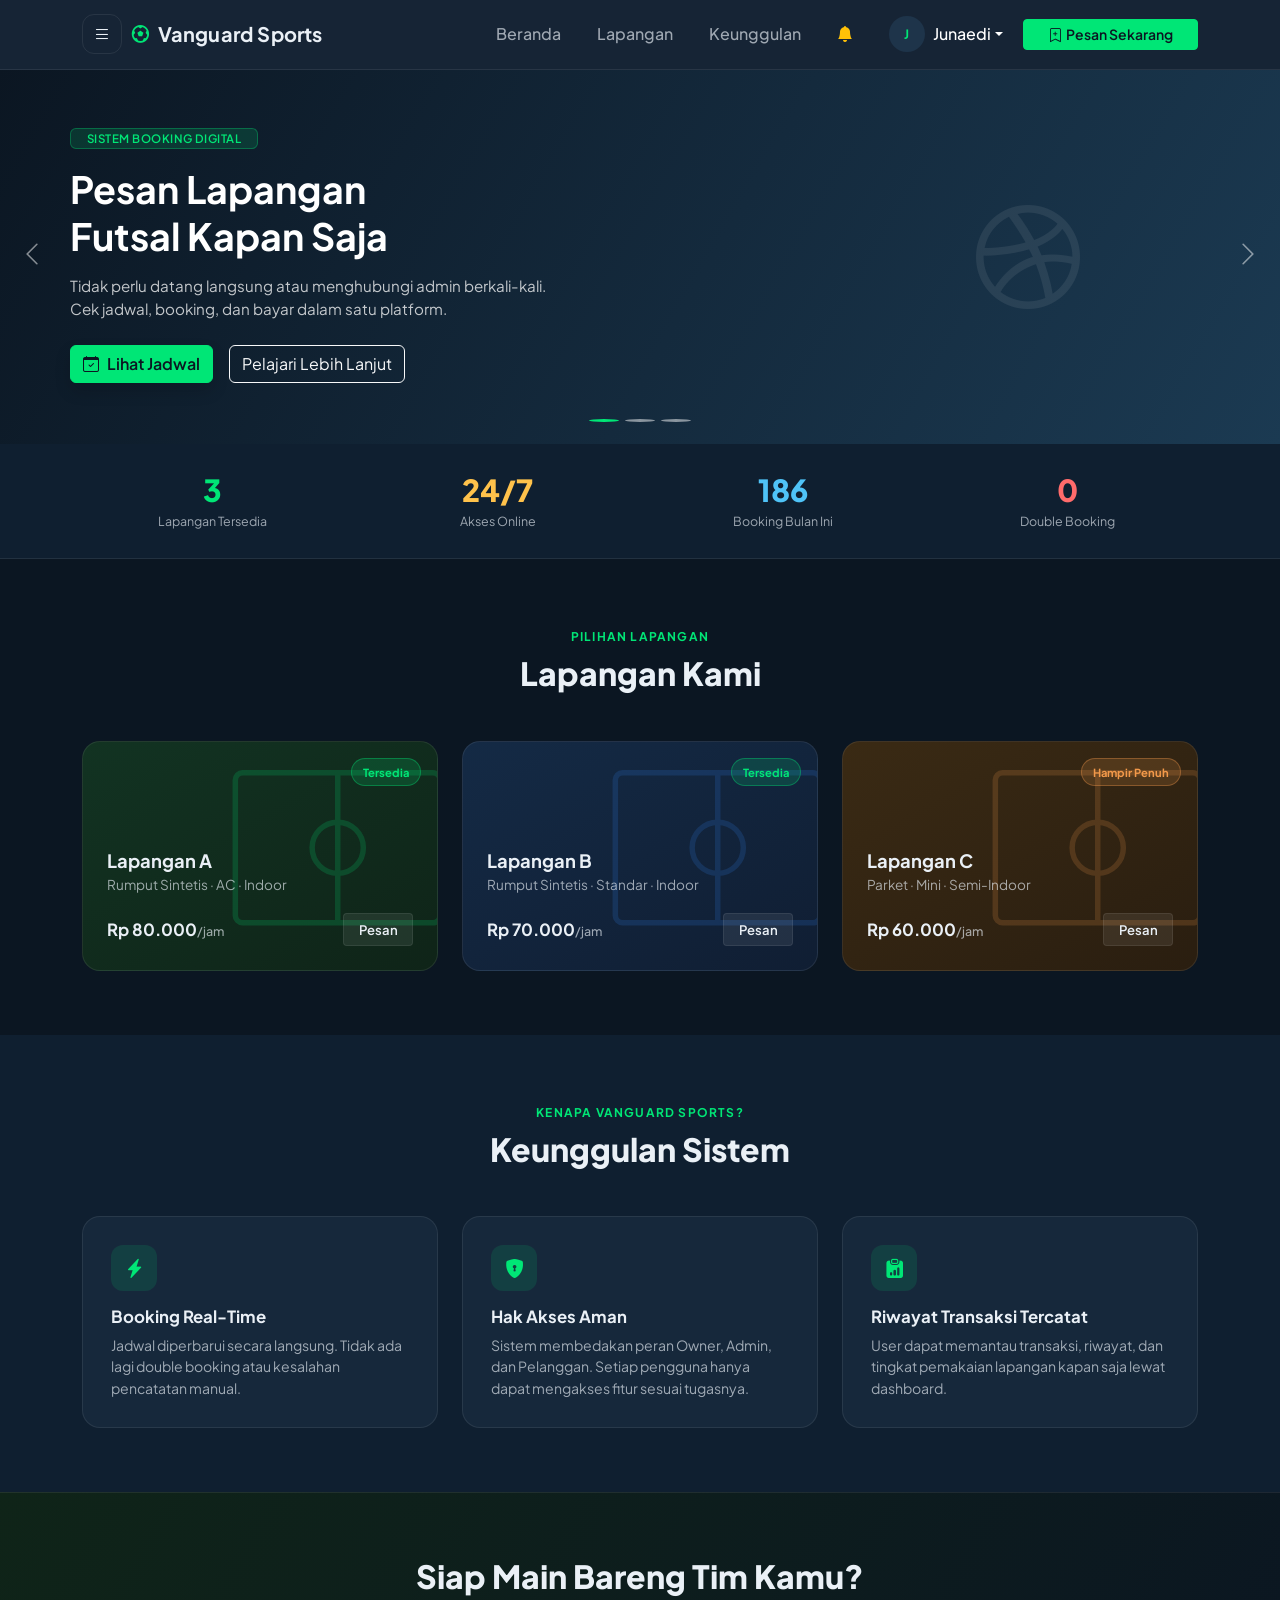
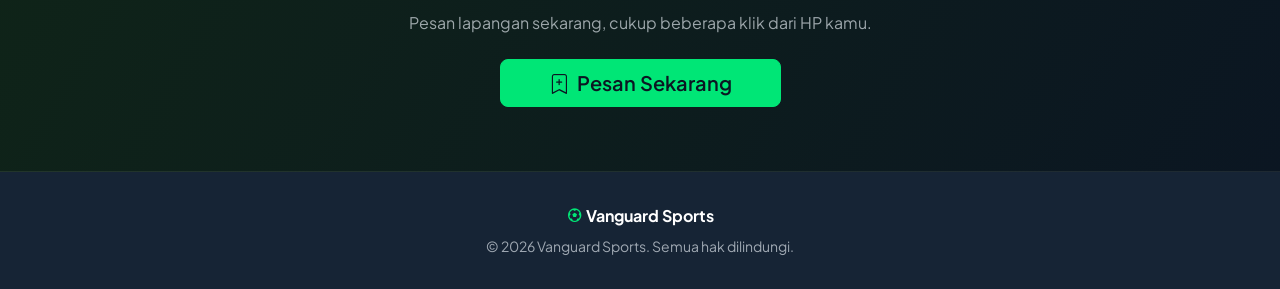
==== beranda.html @ 7f6dd647 "aaaaaaa" ====
<!DOCTYPE html>
<html lang="id">
<head>
    <meta charset="UTF-8">
    <meta name="viewport" content="width=device-width, initial-scale=1.0">
    <title>Vanguard Sports — Booking Lapangan Futsal</title>

    <!--Google Fonts-->
    <link rel="preconnect" href="https://fonts.googleapis.com">
    <link rel="preconnect" href="https://fonts.gstatic.com" crossorigin>
    <link href="https://fonts.googleapis.com/css2?family=Plus+Jakarta+Sans:wght@400;500;600;700;800&display=swap" rel="stylesheet">

    <!--Bootstrap CSS-->
    <link href="https://cdn.jsdelivr.net/npm/bootstrap@5.3.3/dist/css/bootstrap.min.css" rel="stylesheet">

    <!--bootstrap icon-->
    <link href="https://cdn.jsdelivr.net/npm/bootstrap-icons@1.11.3/font/bootstrap-icons.min.css" rel="stylesheet">

    <link href='https://unpkg.com/boxicons@2.1.4/css/boxicons.min.css' rel='stylesheet'>

    <!--css-->
    <link rel="stylesheet" href="style.css">
</head>
<body>

    <!-- ============ NAVBAR ============ -->
    <nav class="navbar navbar-expand-lg navbar-dark fixed-top shadow" id="mainNavbar">
        <div class="container">

            <!-- Sidebar toggle (hidden dropdown menu) -->
            <button class="btn btn-sidebar-toggle me-2" type="button" data-bs-toggle="offcanvas" data-bs-target="#sidebarMenu" aria-controls="sidebarMenu" aria-label="Buka menu">
                <i class="bi bi-list"></i>
            </button>

            <a class="navbar-brand fw-bold" href="#beranda">
                <i class="bx bx-football"></i> Vanguard Sports
            </a>

            <button class="navbar-toggler border-0" type="button" data-bs-toggle="collapse" data-bs-target="#navCollapse" aria-controls="navCollapse" aria-label="Toggle navigation">
                <span class="navbar-toggler-icon"></span>
            </button>

            <div class="collapse navbar-collapse" id="navCollapse">
                <ul class="navbar-nav ms-auto align-items-lg-center gap-lg-1">
                    <li class="nav-item">
                        <a class="nav-link px-3" href="#heroCarousel">Beranda</a>
                    </li>
                    <li class="nav-item">
                        <a class="nav-link px-3" href="#lapangan">Lapangan</a>
                    </li>
                    <li class="nav-item">
                        <a class="nav-link px-3" href="#keunggulan">Keunggulan</a>
                    </li>
                    <li class="nav-item">
                        <a class="nav-link px-3" href="#"><i class="bi bi-bell-fill text-warning"></i></a>
                    </li>

                     <div class="d-flex align-items-center gap-2 ms-auto">
                            <!-- Bagian Profil User yang Diperbaiki -->
                            <li class="nav-item dropdown ms-lg-2 d-flex align-items-center">
                                <button class="btn btn-user-menu dropdown-toggle d-flex align-items-center text-white border-0 bg-transparent px-2" type="button" data-bs-toggle="dropdown" aria-expanded="false">
                                    <span class="avatar-circle avatar-sm me-2">J</span>
                                    <span class="d-none d-md-inline fw-medium">Junaedi</span>
                                </button>
                                <ul class="dropdown-menu dropdown-menu-end dropdown-menu-dark shadow">
                                    <li><a class="dropdown-item" href="profil.html"><i class="bi bi-person-fill me-2"></i>Profil &amp; Riwayat</a></li>
                                    <li><hr class="dropdown-divider"></li>
                                    <li><a class="dropdown-item" href="index.html"><i class="bi bi-box-arrow-right me-2"></i>Keluar</a></li>
                                </ul>
                            </li>
                    </div>

                    <!--tombol cta-->
                    <li class="nav-item ms-lg-2">
                        <a class="btn btn-sm fw-semibold px-4 btn-accent" href="jadwal.html">
                            <i class="bi bi-bookmark-plus me-1"></i>Pesan Sekarang
                        </a>
                    </li>
                </ul>
            </div>
        </div>
    </nav>

    <!-- ============ OFFCANVAS SIDEBAR (hidden, dropdown-style) ============ -->
    <div class="offcanvas offcanvas-start sidebar-menu" tabindex="-1" id="sidebarMenu" aria-labelledby="sidebarMenuLabel">
        <div class="offcanvas-header">
            <a href="#beranda" class="offcanvas-title fw-bold" id="sidebarMenuLabel">
                <i class="bx bx-football me-1"></i>Vanguard Sports
            </a>
            <button type="button" class="btn-close btn-close-white" data-bs-dismiss="offcanvas" aria-label="Close"></button>
        </div>
        <div class="offcanvas-body d-flex flex-column">

            <span class="sidebar-heading">Menu</span>
            <ul class="sidebar-nav">
                <li><a href="beranda.html"><i class="bi bi-house-door-fill"></i>Beranda</a></li>
                <li><a href="jadwal.html"><i class="bi bi-calendar2-week-fill"></i>Jadwal Lapangan</a></li>
                <li><a href="pembayaran.html"><i class="bi bi-credit-card-fill"></i>Pembayaran</a></li>
            </ul>


            <span class="sidebar-heading">Akun</span>
            <ul class="sidebar-nav">
                <li><a href="profil.html"><i class="bi bi-person-fill"></i>Profil &amp; Riwayat</a></li>
            </ul>

            <div class="sidebar-profile mt-auto">
                <div class="avatar-circle">J</div>
                <div class="flex-grow-1">
                    <div class="fw-semibold small text-white">Junaedi</div>
                    <div class="text-muted-soft small">Pelanggan</div>
                </div>
            </div>

            <!-- Logged-in profile (hidden until user masuk/daftar) -->
            <div class="sidebar-profile mt-auto d-none" id="sidebarProfileUser">
                <div class="avatar-circle" id="sidebarUserInitials">?</div>
                <div class="flex-grow-1">
                    <div class="fw-semibold small text-white" id="sidebarUserName">Pengguna</div>
                    <div class="text-muted-soft small">Pelanggan</div>
                </div>
                <button type="button" class="btn btn-sm btn-field" id="sidebarLogoutBtn" onclick="window.location.href='index.html'">Keluar</button>
            </div>
        </div>
    </div>

    <!-- ============ HERO CAROUSEL (compact) ============ -->
    <div id="heroCarousel" class="carousel slide carousel-fade hero-carousel" data-bs-ride="carousel" data-bs-interval="4500">

        <div class="carousel-inner">

            <!--Slide 1-->
            <div class="carousel-item active slide-1">
                <div class="container slide-content">
                    <div class="row align-items-center h-100">
                        <div class="col-lg-8">
                            <span class="badge eyebrow-badge mb-3 px-3">Sistem Booking Digital</span>
                            <h1 class="fw-bold text-white lh-sm mb-3">
                                Pesan Lapangan<br>Futsal Kapan Saja
                            </h1>
                            <p class="text-white text-opacity-75 mb-4 slide-desc">
                                Tidak perlu datang langsung atau menghubungi admin berkali-kali. Cek jadwal, booking, dan bayar dalam satu platform.
                            </p>
                            <div class="d-flex flex-wrap gap-3">
                                <a href="#lapangan" class="btn fw-semibold shadow btn-accent">
                                    <i class="bi bi-calendar-check me-2"></i>Lihat Jadwal
                                </a>
                                <a href="#keunggulan" class="btn btn-outline-light">Pelajari Lebih Lanjut</a>
                            </div>
                        </div>
                        <div class="col-lg-4 d-none d-lg-flex justify-content-center">
                            <i class="bi bi-dribbble slide-icon"></i>
                        </div>
                    </div>
                </div>
            </div>

            <!--slide 2-->
            <div class="carousel-item slide-2">
                <div class="container slide-content">
                    <div class="row align-items-center h-100">
                        <div class="col-lg-8">
                            <span class="badge eyebrow-badge mb-3 px-3">Fasilitas Lengkap</span>
                            <h1 class="fw-bold text-white lh-sm mb-3">
                                3 Lapangan Siap<br>Untuk Tim Kamu
                            </h1>
                            <p class="text-white text-opacity-75 mb-4 slide-desc">
                                Rumput sintetis, sirkulasi udara nyaman, dan pencahayaan malam untuk pengalaman bermain terbaik.
                            </p>
                            <a href="#lapangan" class="btn fw-semibold shadow btn-accent">
                                <i class="bi bi-grid-3x3-gap-fill me-2"></i>Lihat Lapangan
                            </a>
                        </div>
                        <div class="col-lg-4 d-none d-lg-flex justify-content-center">
                            <i class="bi bi-flag-fill slide-icon"></i>
                        </div>
                    </div>
                </div>
            </div>

            <!--slide 3-->
            <div class="carousel-item slide-3">
                <div class="container slide-content">
                    <div class="row align-items-center h-100">
                        <div class="col-lg-8">
                            <span class="badge eyebrow-badge mb-3 px-3">Cepat &amp; Aman</span>
                            <h1 class="fw-bold text-white lh-sm mb-3">
                                Booking dan Bayar<br>Cukup Dalam 1 Menit
                            </h1>
                            <p class="text-white text-opacity-75 mb-4 slide-desc">
                                Pantau status booking secara real-time, tanpa risiko jadwal bentrok atau double booking.
                            </p>
                            <a href="jadwal.html" class="btn fw-semibold shadow btn-accent">
                                <i class="bi bi-lightning-charge-fill me-2"></i>Mulai Booking
                            </a>
                        </div>
                        <div class="col-lg-4 d-none d-lg-flex justify-content-center">
                            <i class="bi bi-phone-fill slide-icon"></i>
                        </div>
                    </div>
                </div>
            </div>

        </div>

        <div class="carousel-indicators hero-indicators">
            <button type="button" data-bs-target="#heroCarousel" data-bs-slide-to="0" class="active" aria-current="true"></button>
            <button type="button" data-bs-target="#heroCarousel" data-bs-slide-to="1"></button>
            <button type="button" data-bs-target="#heroCarousel" data-bs-slide-to="2"></button>
        </div>

        <button class="carousel-control-prev" type="button" data-bs-target="#heroCarousel" data-bs-slide="prev">
            <span class="carousel-control-prev-icon"></span>
        </button>
        <button class="carousel-control-next" type="button" data-bs-target="#heroCarousel" data-bs-slide="next">
            <span class="carousel-control-next-icon"></span>
        </button>
    </div>

    <!-- ============ STATS STRIP ============ -->
    <section class="stats-strip">
        <div class="container">
            <div class="row g-3 g-md-4">
                <div class="col-6 col-md-3">
                    <div class="stat-card">
                        <div class="stat-number text-accent" data-count="3">3</div>
                        <div class="stat-label">Lapangan Tersedia</div>
                    </div>
                </div>
                <div class="col-6 col-md-3">
                    <div class="stat-card">
                        <div class="stat-number text-warning-soft">24/7</div>
                        <div class="stat-label">Akses Online</div>
                    </div>
                </div>
                <div class="col-6 col-md-3">
                    <div class="stat-card">
                        <div class="stat-number text-info-soft" data-count="186">4</div>
                        <div class="stat-label">Booking Bulan Ini</div>
                    </div>
                </div>
                <div class="col-6 col-md-3">
                    <div class="stat-card">
                        <div class="stat-number text-danger-soft" data-count="0">0</div>
                        <div class="stat-label">Double Booking</div>
                    </div>
                </div>
            </div>
        </div>
    </section>

    <!-- ============ LAPANGAN KAMI ============ -->
    <section id="lapangan" class="section-lapangan">
        <div class="container">
            <div class="text-center mb-5">
                <span class="section-eyebrow">Pilihan Lapangan</span>
                <h2 class="section-title">Lapangan Kami</h2>
            </div>

            <div class="row g-4">

                <!-- Lapangan A -->
                <div class="col-md-4">
                    <div class="field-card field-card-green">
                        <span class="field-badge badge-tersedia">Tersedia</span>
                        <svg class="field-pitch" viewBox="0 0 120 90" xmlns="http://www.w3.org/2000/svg">
                            <rect x="4" y="4" width="112" height="82" rx="4" fill="none" stroke="currentColor" stroke-width="3"/>
                            <line x1="60" y1="4" x2="60" y2="86" stroke="currentColor" stroke-width="3"/>
                            <circle cx="60" cy="45" r="14" fill="none" stroke="currentColor" stroke-width="3"/>
                        </svg>
                        <div class="field-card-body">
                            <h3 class="field-name">Lapangan A</h3>
                            <p class="field-desc">Rumput Sintetis · AC · Indoor</p>
                            <div class="field-footer">
                                <div class="field-price">Rp 80.000<span>/jam</span></div>
                                <a href="jadwal.html" class="btn btn-sm btn-field">Pesan</a>
                            </div>
                        </div>
                    </div>
                </div>

                <!-- Lapangan B -->
                <div class="col-md-4">
                    <div class="field-card field-card-blue">
                        <span class="field-badge badge-tersedia">Tersedia</span>
                        <svg class="field-pitch" viewBox="0 0 120 90" xmlns="http://www.w3.org/2000/svg">
                            <rect x="4" y="4" width="112" height="82" rx="4" fill="none" stroke="currentColor" stroke-width="3"/>
                            <line x1="60" y1="4" x2="60" y2="86" stroke="currentColor" stroke-width="3"/>
                            <circle cx="60" cy="45" r="14" fill="none" stroke="currentColor" stroke-width="3"/>
                        </svg>
                        <div class="field-card-body">
                            <h3 class="field-name">Lapangan B</h3>
                            <p class="field-desc">Rumput Sintetis · Standar · Indoor</p>
                            <div class="field-footer">
                                <div class="field-price">Rp 70.000<span>/jam</span></div>
                                <a href="jadwal.html" class="btn btn-sm btn-field">Pesan</a>
                            </div>
                        </div>
                    </div>
                </div>

                <!-- Lapangan C -->
                <div class="col-md-4">
                    <div class="field-card field-card-orange">
                        <span class="field-badge badge-hampir-penuh">Hampir Penuh</span>
                        <svg class="field-pitch" viewBox="0 0 120 90" xmlns="http://www.w3.org/2000/svg">
                            <rect x="4" y="4" width="112" height="82" rx="4" fill="none" stroke="currentColor" stroke-width="3"/>
                            <line x1="60" y1="4" x2="60" y2="86" stroke="currentColor" stroke-width="3"/>
                            <circle cx="60" cy="45" r="14" fill="none" stroke="currentColor" stroke-width="3"/>
                        </svg>
                        <div class="field-card-body">
                            <h3 class="field-name">Lapangan C</h3>
                            <p class="field-desc">Parket · Mini · Semi-Indoor</p>
                            <div class="field-footer">
                                <div class="field-price">Rp 60.000<span>/jam</span></div>
                                <a href="jadwal.html" class="btn btn-sm btn-field">Pesan</a>
                            </div>
                        </div>
                    </div>
                </div>

            </div>
        </div>
    </section>

    <!-- ============ KEUNGGULAN SISTEM ============ -->
    <section id="keunggulan" class="section-keunggulan">
        <div class="container">
            <div class="text-center mb-5">
                <span class="section-eyebrow">Kenapa Vanguard Sports?</span>
                <h2 class="section-title">Keunggulan Sistem</h2>
            </div>

            <div class="row g-4">
                <div class="col-md-4">
                    <div class="feature-card">
                        <div class="feature-icon"><i class="bi bi-lightning-charge-fill"></i></div>
                        <h3 class="feature-title">Booking Real-Time</h3>
                        <p class="feature-desc">Jadwal diperbarui secara langsung. Tidak ada lagi double booking atau kesalahan pencatatan manual.</p>
                    </div>
                </div>
                <div class="col-md-4">
                    <div class="feature-card">
                        <div class="feature-icon"><i class="bi bi-shield-lock-fill"></i></div>
                        <h3 class="feature-title">Hak Akses Aman</h3>
                        <p class="feature-desc">Sistem membedakan peran Owner, Admin, dan Pelanggan. Setiap pengguna hanya dapat mengakses fitur sesuai tugasnya.</p>
                    </div>
                </div>
                <div class="col-md-4">
                    <div class="feature-card">
                        <div class="feature-icon"><i class="bi bi-clipboard-data-fill"></i></div>
                        <h3 class="feature-title">Riwayat Transaksi Tercatat</h3>
                        <p class="feature-desc">User dapat memantau transaksi, riwayat, dan tingkat pemakaian lapangan kapan saja lewat dashboard.</p>
                    </div>
                </div>
            </div>
        </div>
    </section>

    <!-- ============ CTA / BOOKING ============ -->
    <section id="booking" class="section-cta">
        <div class="container text-center">
            <h2 class="section-title mb-3">Siap Main Bareng Tim Kamu?</h2>
            <p class="text-muted-soft mb-4">Pesan lapangan sekarang, cukup beberapa klik dari HP kamu.</p>
            <a href="jadwal.html" class="btn btn-lg btn-accent px-5 fw-semibold">
                <i class="bi bi-bookmark-plus me-2"></i>Pesan Sekarang
            </a>
        </div>
    </section>

    <!-- ============ FOOTER ============ -->
    <footer class="site-footer">
        <div class="container text-center">
            <div class="fw-bold text-white mb-2"><i class="bx bx-football"></i> Vanguard Sports</div>
            <p class="text-muted-soft small mb-0">&copy; 2026 Vanguard Sports. Semua hak dilindungi.</p>
        </div>
    </footer>

    <!-- ============ LOGIN MODAL ============ -->
    <div class="modal fade" id="loginModal" tabindex="-1" aria-labelledby="loginModalLabel" aria-hidden="true">
        <div class="modal-dialog modal-dialog-centered">
            <div class="modal-content auth-modal">
                <div class="modal-header border-0">
                    <h5 class="modal-title" id="loginModalLabel">Masuk ke Akun Anda</h5>
                    <button type="button" class="btn-close btn-close-white" data-bs-dismiss="modal" aria-label="Close"></button>
                </div>
                <div class="modal-body">
                    <p class="text-muted-soft small mb-4">Masuk untuk melanjutkan booking. Tanpa akun, kamu tetap bisa menjelajahi jadwal sebagai tamu.</p>
                    <form id="loginForm" novalidate>
                        <div class="mb-3">
                            <label class="form-label small">Email</label>
                            <input type="email" class="form-control auth-input" id="loginEmail" placeholder="nama@email.com" required>
                        </div>
                        <div class="mb-3">
                            <label class="form-label small">Kata Sandi</label>
                            <input type="password" class="form-control auth-input" id="loginPassword" placeholder="••••••••" required minlength="6">
                        </div>
                        <button type="submit" class="btn btn-accent w-100 fw-semibold">Masuk</button>
                    </form>
                    <p class="text-center small text-muted-soft mt-4 mb-0">
                        Belum punya akun?
                        <a href="#" class="link-accent" id="goToSignup">Daftar di sini</a>
                    </p>
                </div>
            </div>
        </div>
    </div>

    <!-- ============ SIGNUP MODAL ============ -->
    <div class="modal fade" id="signupModal" tabindex="-1" aria-labelledby="signupModalLabel" aria-hidden="true">
        <div class="modal-dialog modal-dialog-centered">
            <div class="modal-content auth-modal">
                <div class="modal-header border-0">
                    <h5 class="modal-title" id="signupModalLabel">Buat Akun Baru</h5>
                    <button type="button" class="btn-close btn-close-white" data-bs-dismiss="modal" aria-label="Close"></button>
                </div>
                <div class="modal-body">
                    <p class="text-muted-soft small mb-4">Daftar sekali untuk booking lebih cepat dan menyimpan riwayat penyewaan lapangan.</p>
                    <form id="signupForm" novalidate>
                        <div class="mb-3">
                            <label class="form-label small">Nama Lengkap</label>
                            <input type="text" class="form-control auth-input" id="signupName" placeholder="Nama kamu" required>
                        </div>
                        <div class="mb-3">
                            <label class="form-label small">Email</label>
                            <input type="email" class="form-control auth-input" id="signupEmail" placeholder="nama@email.com" required>
                        </div>
                        <div class="mb-3">
                            <label class="form-label small">Kata Sandi</label>
                            <input type="password" class="form-control auth-input" id="signupPassword" placeholder="••••••••" required minlength="6">
                        </div>
                        <button type="submit" class="btn btn-accent w-100 fw-semibold">Daftar</button>
                    </form>
                    <p class="text-center small text-muted-soft mt-4 mb-0">
                        Sudah punya akun?
                        <a href="#" class="link-accent" id="goToLogin">Masuk di sini</a>
                    </p>
                </div>
            </div>
        </div>
    </div>

    <script src="https://cdn.jsdelivr.net/npm/bootstrap@5.3.3/dist/js/bootstrap.bundle.min.js"></script>
    <script src="script.js"></script>
</body>
</html>
---- style.css ----
/* =========================================================
   TOKENS
   ========================================================= */
:root {
    --navy-deep:    #0B1622;
    --navy-base:    #0F1F30;
    --navy-mid:     #162435;
    --navy-card:    #16283B;
    --navy-card-hi: #1E344A;
    --line-soft:    rgba(255, 255, 255, 0.08);

    --green:        #00E676;
    --green-dim:    #00c766;
    --blue:         #2F80ED;
    --orange:       #F2994A;
    --red-soft:     #FF6B6B;

    --text-main:    #EAF0F6;
    --text-muted:   rgba(234, 240, 246, 0.65);

    --radius-lg: 18px;
    --radius-md: 12px;
}

* { box-sizing: border-box; }

body {
    font-family: 'Plus Jakarta Sans', sans-serif;
    background-color: var(--navy-deep);
    color: var(--text-main);
}

.text-muted-soft { color: var(--text-muted); }
.text-accent      { color: var(--green); }
.text-warning-soft{ color: #FFC24B; }
.text-info-soft   { color: #4FC3F7; }
.text-danger-soft { color: var(--red-soft); }

a { text-decoration: none; }

/* =========================================================
   NAVBAR
   ========================================================= */
#mainNavbar {
    background: var(--navy-mid);
    border-bottom: 1px solid var(--line-soft);
    padding-top: .65rem;
    padding-bottom: .65rem;
}

.navbar-brand {
    color: var(--text-main) !important;
    display: flex;
    align-items: center;
    gap: .4rem;
    letter-spacing: .2px;
}

.navbar-brand i { color: var(--green); font-size: 1.3rem; }

.navbar-nav .nav-link {
    color: var(--text-muted);
    font-weight: 500;
}

.navbar-nav .nav-link:hover { color: var(--text-main); }

.btn-accent {
    background-color: var(--green);
    border-color: var(--green);
    color: var(--navy-deep) !important;
    font-weight: 600;
}

.btn-accent:hover {
    background-color: var(--green-dim);
    border-color: var(--green-dim);
    color: var(--navy-deep) !important;
}

.btn-sidebar-toggle {
    background: transparent;
    border: 1px solid var(--line-soft);
    color: var(--text-main);
    width: 40px;
    height: 40px;
    border-radius: var(--radius-md);
    display: inline-flex;
    align-items: center;
    justify-content: center;
    font-size: 1.1rem;
}

.btn-sidebar-toggle:hover {
    background: var(--navy-card-hi);
    color: var(--green);
}

/* =========================================================
   OFFCANVAS SIDEBAR (hidden by default, opens like a dropdown drawer)
   ========================================================= */
.sidebar-menu {
    background: var(--navy-mid);
    color: var(--text-main);
    width: 270px;
    border-right: 1px solid var(--line-soft);
}

.sidebar-menu .offcanvas-header {
    border-bottom: 1px solid var(--line-soft);
}

.sidebar-menu .offcanvas-title {
    color: var(--text-main);
    display: flex;
    align-items: center;
}

.sidebar-menu .offcanvas-title i { color: var(--green); }

.sidebar-heading {
    display: block;
    font-size: .72rem;
    text-transform: uppercase;
    letter-spacing: .08em;
    color: var(--text-muted);
    margin: 1.1rem 0 .5rem;
}

.sidebar-nav {
    list-style: none;
    padding: 0;
    margin: 0;
}

.sidebar-nav li a {
    display: flex;
    align-items: center;
    gap: .65rem;
    color: var(--text-muted);
    padding: .6rem .7rem;
    border-radius: var(--radius-md);
    font-weight: 500;
    font-size: .92rem;
    position: relative;
}

.sidebar-nav li a i { font-size: 1rem; width: 18px; text-align: center; }

.sidebar-nav li a:hover {
    background: var(--navy-card-hi);
    color: var(--text-main);
}

.sidebar-profile {
    display: flex;
    align-items: center;
    gap: .6rem;
    padding: .9rem .7rem;
    border-top: 1px solid var(--line-soft);
    margin-top: 1.2rem;
}

.sidebar-profile .btn {
    white-space: nowrap;
    font-size: .78rem;
    padding: .3rem .7rem;
}

.avatar-circle {
    width: 36px;
    height: 36px;
    border-radius: 50%;
    background: var(--navy-card-hi);
    color: var(--green);
    display: flex;
    align-items: center;
    justify-content: center;
    font-weight: 700;
    font-size: .8rem;
    flex-shrink: 0;
}

.avatar-guest { color: var(--text-muted); font-size: 1rem; }

/* =========================================================
   HERO CAROUSEL — compact, not full viewport height
   ========================================================= */
.hero-carousel {
    margin-top: 64px; /* offset fixed navbar */
}

.hero-carousel .carousel-item {
    min-height: 380px;
    display: flex;
    align-items: center;
}

.hero-carousel .slide-content {
    padding: 2.5rem 0;
}

.slide-1 { background: linear-gradient(120deg, #0B1622 0%, #142A3D 55%, #1B3A52 100%); }
.slide-2 { background: linear-gradient(120deg, #0B1622 0%, #16302A 55%, #1B4A3B 100%); }
.slide-3 { background: linear-gradient(120deg, #0B1622 0%, #2A2213 55%, #4A3A1B 100%); }

.hero-carousel h1 { font-size: clamp(1.6rem, 3vw, 2.35rem); }

.slide-desc { max-width: 480px; font-size: .95rem; }

.eyebrow-badge {
    background: rgba(0, 230, 118, 0.14);
    color: var(--green);
    font-weight: 600;
    font-size: .72rem;
    letter-spacing: .04em;
    text-transform: uppercase;
    border: 1px solid rgba(0, 230, 118, 0.3);
}

.slide-icon {
    font-size: 6.5rem;
    color: rgba(255, 255, 255, 0.08);
}

.hero-indicators { bottom: 0; margin-bottom: .75rem; }

.hero-indicators button {
    width: 8px;
    height: 8px;
    border-radius: 50%;
    background-color: rgba(255, 255, 255, 0.35);
    border: none;
    opacity: 1;
}

.hero-indicators button.active { background-color: var(--green); }

.hero-carousel .carousel-control-prev,
.hero-carousel .carousel-control-next { width: 5%; }

.hero-carousel .carousel-control-prev-icon,
.hero-carousel .carousel-control-next-icon {
    width: 1.6rem;
    height: 1.6rem;
}

/* =========================================================
   STATS STRIP
   ========================================================= */
.stats-strip {
    background: var(--navy-base);
    padding: 1.75rem 0;
    border-bottom: 1px solid var(--line-soft);
}

.stat-card { text-align: center; }

.stat-number {
    font-size: clamp(1.4rem, 2.4vw, 1.9rem);
    font-weight: 800;
    line-height: 1.2;
}

.stat-label {
    font-size: .78rem;
    color: var(--text-muted);
    margin-top: .2rem;
}

/* =========================================================
   SECTION HEADERS (shared)
   ========================================================= */
.section-eyebrow {
    display: inline-block;
    font-size: .75rem;
    letter-spacing: .1em;
    text-transform: uppercase;
    color: var(--green);
    font-weight: 700;
    margin-bottom: .5rem;
}

.section-title {
    font-size: clamp(1.5rem, 2.6vw, 2rem);
    font-weight: 800;
    color: var(--text-main);
}

/* =========================================================
   LAPANGAN KAMI
   ========================================================= */
.section-lapangan { background: var(--navy-deep); padding: 4rem 0; }

.field-card {
    position: relative;
    border-radius: var(--radius-lg);
    padding: 1.5rem;
    min-height: 230px;
    display: flex;
    flex-direction: column;
    justify-content: flex-end;
    overflow: hidden;
    border: 1px solid var(--line-soft);
    transition: transform .2s ease, box-shadow .2s ease;
}

.field-card:hover {
    transform: translateY(-4px);
    box-shadow: 0 14px 30px rgba(0, 0, 0, 0.35);
}

.field-card-green  { background: linear-gradient(150deg, #123322, #0F2418); }
.field-card-blue   { background: linear-gradient(150deg, #142A45, #101E33); }
.field-card-orange { background: linear-gradient(150deg, #3A2A14, #2A1E10); }

.field-pitch {
    position: absolute;
    right: -10px;
    top: 50%;
    transform: translateY(-55%);
    width: 62%;
    height: auto;
    opacity: .18;
}

.field-card-green .field-pitch  { color: var(--green); }
.field-card-blue .field-pitch   { color: var(--blue); }
.field-card-orange .field-pitch { color: var(--orange); }

.field-badge {
    position: absolute;
    top: 1rem;
    right: 1rem;
    font-size: .7rem;
    font-weight: 700;
    padding: .3rem .7rem;
    border-radius: 999px;
    z-index: 2;
}

.badge-tersedia {
    background: rgba(0, 230, 118, 0.16);
    color: var(--green);
    border: 1px solid rgba(0, 230, 118, 0.35);
}

.badge-hampir-penuh {
    background: rgba(242, 153, 74, 0.16);
    color: var(--orange);
    border: 1px solid rgba(242, 153, 74, 0.35);
}

.field-card-body { position: relative; z-index: 2; }

.field-name { font-size: 1.15rem; font-weight: 700; margin-bottom: .2rem; }

.field-desc { font-size: .85rem; color: var(--text-muted); margin-bottom: 1.1rem; }

.field-footer {
    display: flex;
    align-items: center;
    justify-content: space-between;
}

.field-price { font-weight: 700; font-size: 1.05rem; }

.field-price span { font-weight: 500; font-size: .78rem; color: var(--text-muted); }

.btn-field {
    background: rgba(255, 255, 255, 0.08);
    color: var(--text-main);
    border: 1px solid var(--line-soft);
    font-weight: 600;
    font-size: .82rem;
    padding: .35rem .9rem;
}

.btn-field:hover { background: var(--green); color: var(--navy-deep); border-color: var(--green); }

/* =========================================================
   KEUNGGULAN SISTEM
   ========================================================= */
.section-keunggulan { background: var(--navy-base); padding: 4rem 0; }

.feature-card {
    background: var(--navy-card);
    border: 1px solid var(--line-soft);
    border-radius: var(--radius-lg);
    padding: 1.75rem;
    height: 100%;
}

.feature-icon {
    width: 46px;
    height: 46px;
    border-radius: var(--radius-md);
    background: rgba(0, 230, 118, 0.12);
    color: var(--green);
    display: flex;
    align-items: center;
    justify-content: center;
    font-size: 1.2rem;
    margin-bottom: 1rem;
}

.feature-title { font-size: 1.05rem; font-weight: 700; margin-bottom: .5rem; }

.feature-desc { font-size: .88rem; color: var(--text-muted); margin-bottom: 0; }

/* =========================================================
   CTA
   ========================================================= */
.section-cta {
    background: linear-gradient(120deg, #0F2418, #0B1622);
    padding: 4rem 0;
    border-top: 1px solid var(--line-soft);
    border-bottom: 1px solid var(--line-soft);
}

/* =========================================================
   FOOTER
   ========================================================= */
.site-footer {
    background: var(--navy-mid);
    padding: 2rem 0;
}

.site-footer i { color: var(--green); }

/* =========================================================
   AUTH ALERT MODAL
   ========================================================= */
.auth-alert-modal {
    background: var(--navy-card-hi);
    border: 1px solid var(--line-soft);
    border-radius: var(--radius-lg);
    box-shadow: 0 20px 45px rgba(0, 0, 0, 0.45);
}

.auth-alert-icon {
    font-size: 2.75rem;
    color: #FFC24B;
}

.auth-alert-text {
    color: var(--text-main);
    font-size: 1.05rem;
    font-weight: 500;
    line-height: 1.5;
}

/* =========================================================
   RESPONSIVE
   ========================================================= */
@media (max-width: 991.98px) {
    .hero-carousel .carousel-item { min-height: 440px; }
}

@media (max-width: 575.98px) {
    .hero-carousel .carousel-item { min-height: 480px; }
    .field-pitch { opacity: .12; }
}

/* Respect reduced motion preference */
@media (prefers-reduced-motion: reduce) {
    .field-card, .carousel-item { transition: none !important; }
}
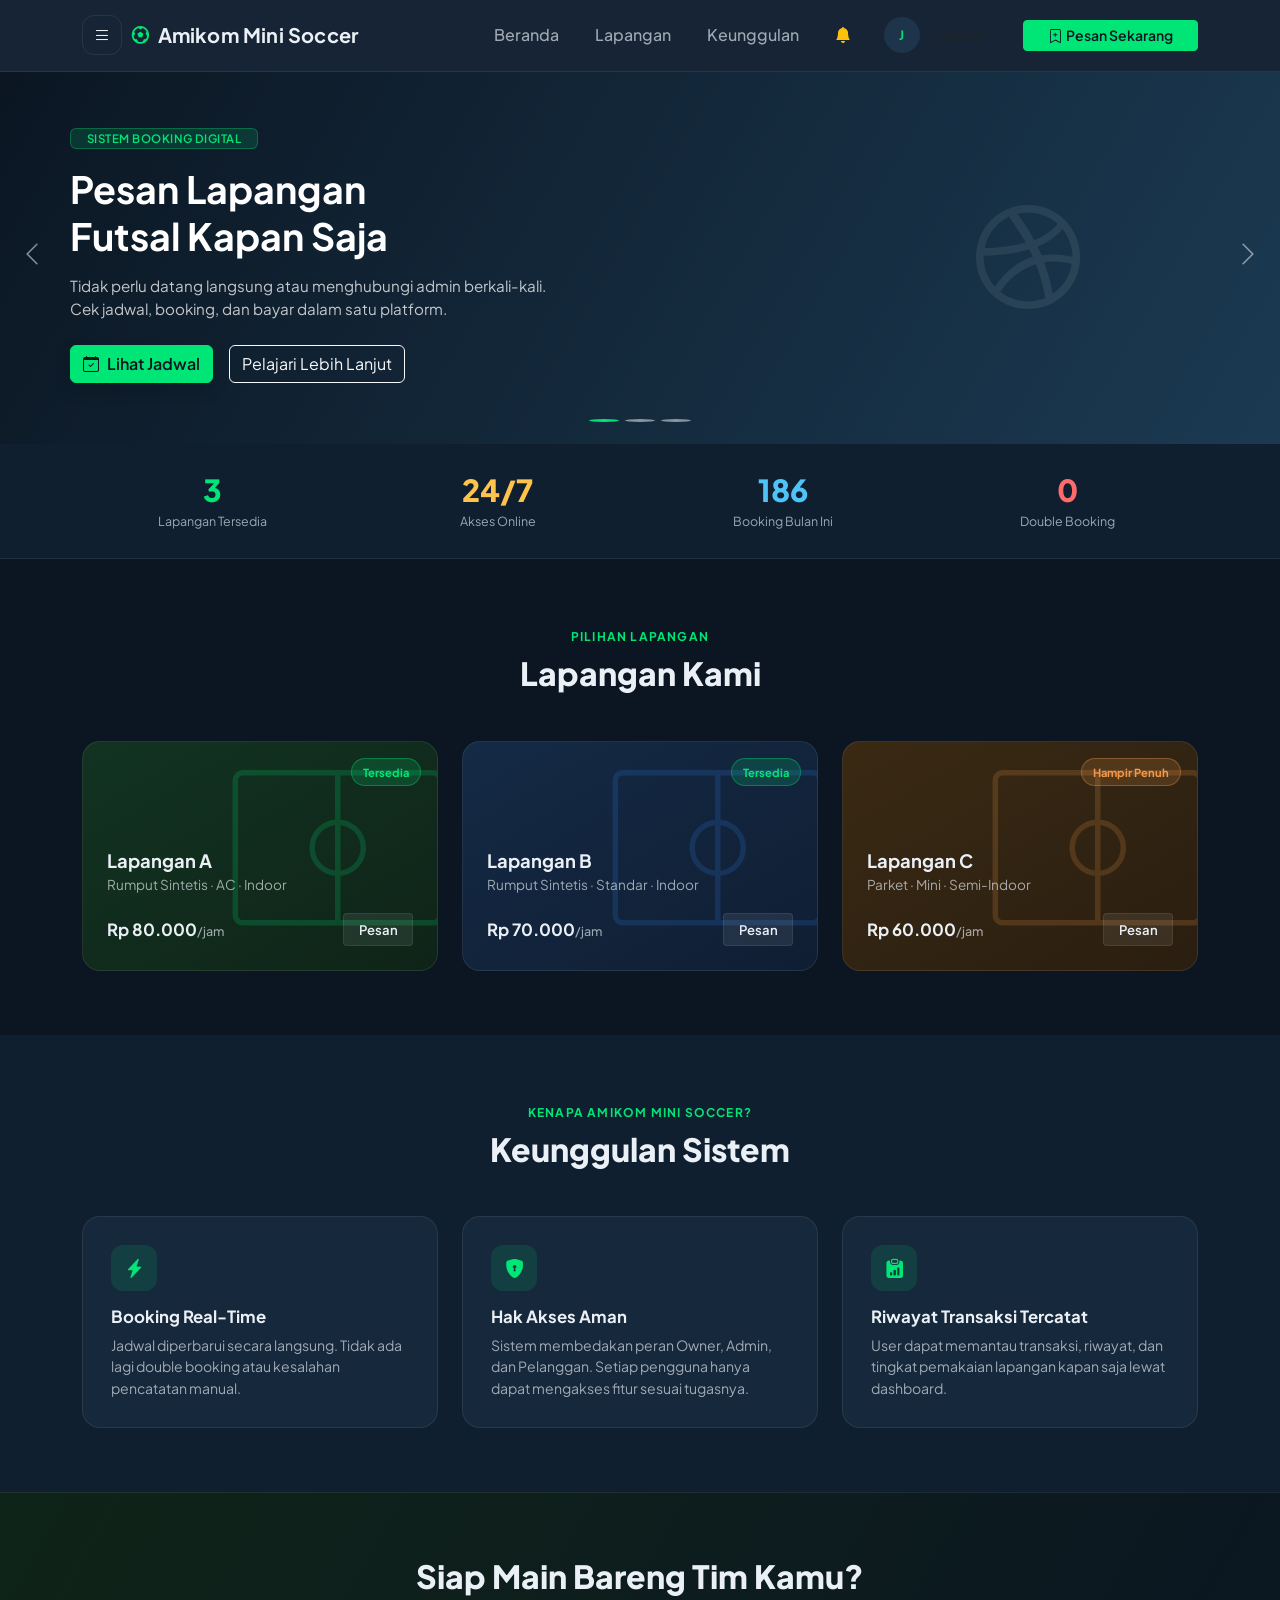
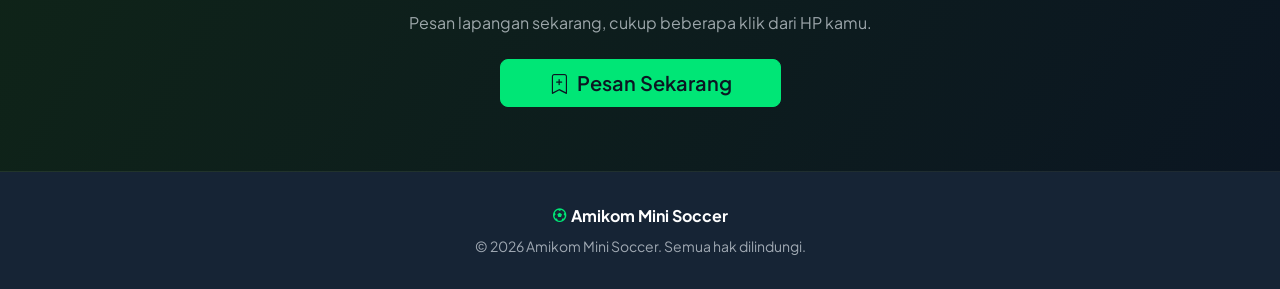
==== commit cfa57b4c: "line 67" ====
--- a/beranda.html
+++ b/beranda.html
@@ -3,7 +3,7 @@
 <head>
     <meta charset="UTF-8">
     <meta name="viewport" content="width=device-width, initial-scale=1.0">
-    <title>Vanguard Sports — Booking Lapangan Futsal</title>
+    <title>Amikom Mini Soccer — Booking Lapangan Futsal</title>
 
     <!--Google Fonts-->
     <link rel="preconnect" href="https://fonts.googleapis.com">
@@ -33,7 +33,7 @@
             </button>
 
             <a class="navbar-brand fw-bold" href="#beranda">
-                <i class="bx bx-football"></i> Vanguard Sports
+                <i class="bx bx-football"></i> Amikom Mini Soccer
             </a>
 
             <button class="navbar-toggler border-0" type="button" data-bs-toggle="collapse" data-bs-target="#navCollapse" aria-controls="navCollapse" aria-label="Toggle navigation">
@@ -56,18 +56,17 @@
                     </li>
 
                      <div class="d-flex align-items-center gap-2 ms-auto">
-                            <!-- Bagian Profil User yang Diperbaiki -->
-                            <li class="nav-item dropdown ms-lg-2 d-flex align-items-center">
-                                <button class="btn btn-user-menu dropdown-toggle d-flex align-items-center text-white border-0 bg-transparent px-2" type="button" data-bs-toggle="dropdown" aria-expanded="false">
-                                    <span class="avatar-circle avatar-sm me-2">J</span>
-                                    <span class="d-none d-md-inline fw-medium">Junaedi</span>
+                            <div class="dropdown">
+                                <button class="btn btn-user-menu dropdown-toggle d-inline-flex align-items-center" type="button" data-bs-toggle="dropdown" aria-expanded="false">
+                                    <span class="avatar-circle avatar-sm">J</span>
+                                    <span class="d-none d-md-inline ms-2">Junaedi</span>
                                 </button>
-                                <ul class="dropdown-menu dropdown-menu-end dropdown-menu-dark shadow">
+                                <ul class="dropdown-menu dropdown-menu-end dropdown-menu-dark">
                                     <li><a class="dropdown-item" href="profil.html"><i class="bi bi-person-fill me-2"></i>Profil &amp; Riwayat</a></li>
                                     <li><hr class="dropdown-divider"></li>
                                     <li><a class="dropdown-item" href="index.html"><i class="bi bi-box-arrow-right me-2"></i>Keluar</a></li>
                                 </ul>
-                            </li>
+                            </div>
                     </div>
 
                     <!--tombol cta-->
@@ -85,7 +84,7 @@
     <div class="offcanvas offcanvas-start sidebar-menu" tabindex="-1" id="sidebarMenu" aria-labelledby="sidebarMenuLabel">
         <div class="offcanvas-header">
             <a href="#beranda" class="offcanvas-title fw-bold" id="sidebarMenuLabel">
-                <i class="bx bx-football me-1"></i>Vanguard Sports
+                <i class="bx bx-football me-1"></i>Amikom Mini Soccer
             </a>
             <button type="button" class="btn-close btn-close-white" data-bs-dismiss="offcanvas" aria-label="Close"></button>
         </div>
@@ -327,7 +326,7 @@
     <section id="keunggulan" class="section-keunggulan">
         <div class="container">
             <div class="text-center mb-5">
-                <span class="section-eyebrow">Kenapa Vanguard Sports?</span>
+                <span class="section-eyebrow">Kenapa Amikom Mini Soccer?</span>
                 <h2 class="section-title">Keunggulan Sistem</h2>
             </div>
 
@@ -371,8 +370,8 @@
     <!-- ============ FOOTER ============ -->
     <footer class="site-footer">
         <div class="container text-center">
-            <div class="fw-bold text-white mb-2"><i class="bx bx-football"></i> Vanguard Sports</div>
-            <p class="text-muted-soft small mb-0">&copy; 2026 Vanguard Sports. Semua hak dilindungi.</p>
+            <div class="fw-bold text-white mb-2"><i class="bx bx-football"></i> Amikom Mini Soccer</div>
+            <p class="text-muted-soft small mb-0">&copy; 2026 Amikom Mini Soccer. Semua hak dilindungi.</p>
         </div>
     </footer>
 
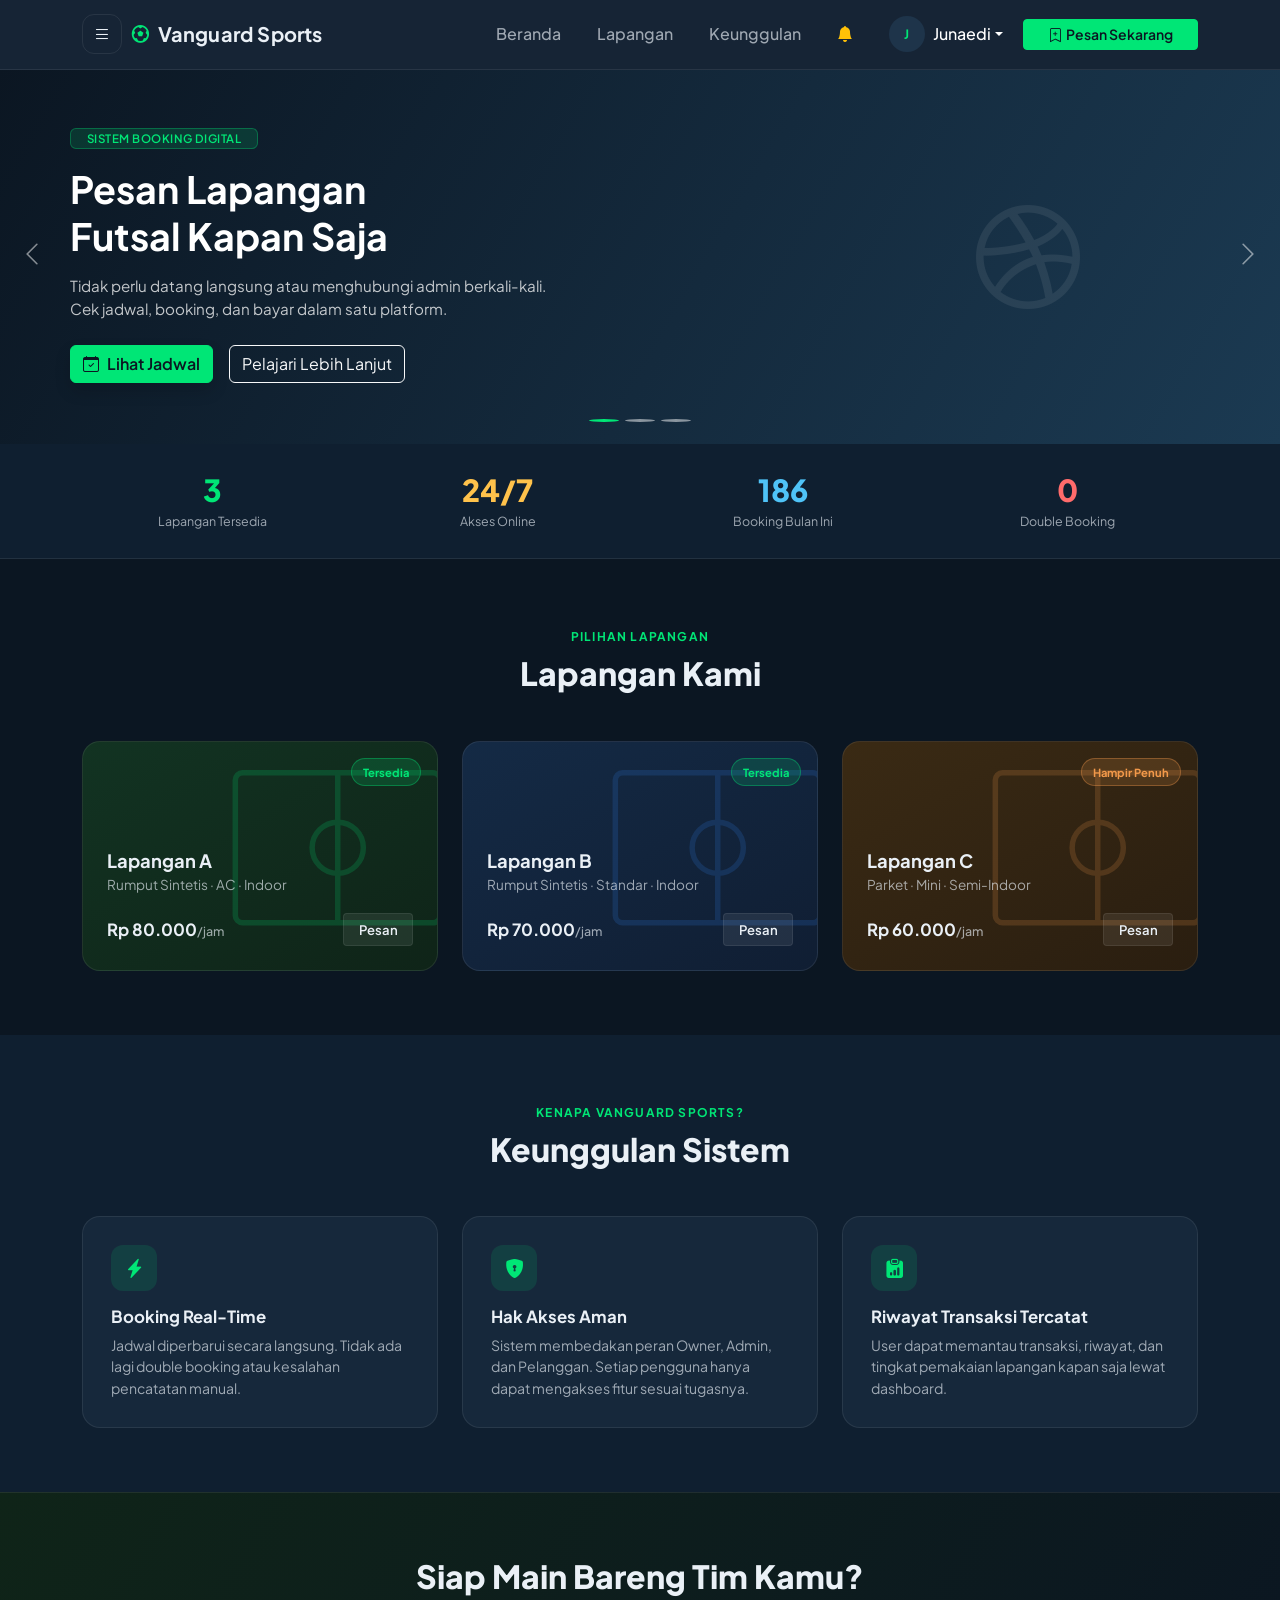
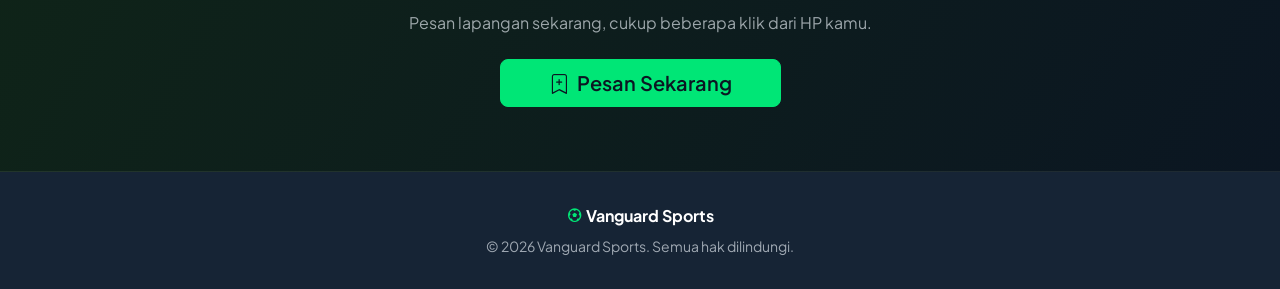
==== commit 030d6e69: "line 67" ====
--- a/beranda.html
+++ b/beranda.html
@@ -3,7 +3,7 @@
 <head>
     <meta charset="UTF-8">
     <meta name="viewport" content="width=device-width, initial-scale=1.0">
-    <title>Amikom Mini Soccer — Booking Lapangan Futsal</title>
+    <title>Vanguard Sports — Booking Lapangan Futsal</title>
 
     <!--Google Fonts-->
     <link rel="preconnect" href="https://fonts.googleapis.com">
@@ -33,7 +33,7 @@
             </button>
 
             <a class="navbar-brand fw-bold" href="#beranda">
-                <i class="bx bx-football"></i> Amikom Mini Soccer
+                <i class="bx bx-football"></i> Vanguard Sports
             </a>
 
             <button class="navbar-toggler border-0" type="button" data-bs-toggle="collapse" data-bs-target="#navCollapse" aria-controls="navCollapse" aria-label="Toggle navigation">
@@ -56,17 +56,18 @@
                     </li>
 
                      <div class="d-flex align-items-center gap-2 ms-auto">
-                            <div class="dropdown">
-                                <button class="btn btn-user-menu dropdown-toggle d-inline-flex align-items-center" type="button" data-bs-toggle="dropdown" aria-expanded="false">
-                                    <span class="avatar-circle avatar-sm">J</span>
-                                    <span class="d-none d-md-inline ms-2">Junaedi</span>
+                            <!-- Bagian Profil User yang Diperbaiki -->
+                            <li class="nav-item dropdown ms-lg-2 d-flex align-items-center">
+                                <button class="btn btn-user-menu dropdown-toggle d-flex align-items-center text-white border-0 bg-transparent px-2" type="button" data-bs-toggle="dropdown" aria-expanded="false">
+                                    <span class="avatar-circle avatar-sm me-2">J</span>
+                                    <span class="d-none d-md-inline fw-medium">Junaedi</span>
                                 </button>
-                                <ul class="dropdown-menu dropdown-menu-end dropdown-menu-dark">
+                                <ul class="dropdown-menu dropdown-menu-end dropdown-menu-dark shadow">
                                     <li><a class="dropdown-item" href="profil.html"><i class="bi bi-person-fill me-2"></i>Profil &amp; Riwayat</a></li>
                                     <li><hr class="dropdown-divider"></li>
                                     <li><a class="dropdown-item" href="index.html"><i class="bi bi-box-arrow-right me-2"></i>Keluar</a></li>
                                 </ul>
-                            </div>
+                            </li>
                     </div>
 
                     <!--tombol cta-->
@@ -84,7 +85,7 @@
     <div class="offcanvas offcanvas-start sidebar-menu" tabindex="-1" id="sidebarMenu" aria-labelledby="sidebarMenuLabel">
         <div class="offcanvas-header">
             <a href="#beranda" class="offcanvas-title fw-bold" id="sidebarMenuLabel">
-                <i class="bx bx-football me-1"></i>Amikom Mini Soccer
+                <i class="bx bx-football me-1"></i>Vanguard Sports
             </a>
             <button type="button" class="btn-close btn-close-white" data-bs-dismiss="offcanvas" aria-label="Close"></button>
         </div>
@@ -326,7 +327,7 @@
     <section id="keunggulan" class="section-keunggulan">
         <div class="container">
             <div class="text-center mb-5">
-                <span class="section-eyebrow">Kenapa Amikom Mini Soccer?</span>
+                <span class="section-eyebrow">Kenapa Vanguard Sports?</span>
                 <h2 class="section-title">Keunggulan Sistem</h2>
             </div>
 
@@ -370,8 +371,8 @@
     <!-- ============ FOOTER ============ -->
     <footer class="site-footer">
         <div class="container text-center">
-            <div class="fw-bold text-white mb-2"><i class="bx bx-football"></i> Amikom Mini Soccer</div>
-            <p class="text-muted-soft small mb-0">&copy; 2026 Amikom Mini Soccer. Semua hak dilindungi.</p>
+            <div class="fw-bold text-white mb-2"><i class="bx bx-football"></i> Vanguard Sports</div>
+            <p class="text-muted-soft small mb-0">&copy; 2026 Vanguard Sports. Semua hak dilindungi.</p>
         </div>
     </footer>
 
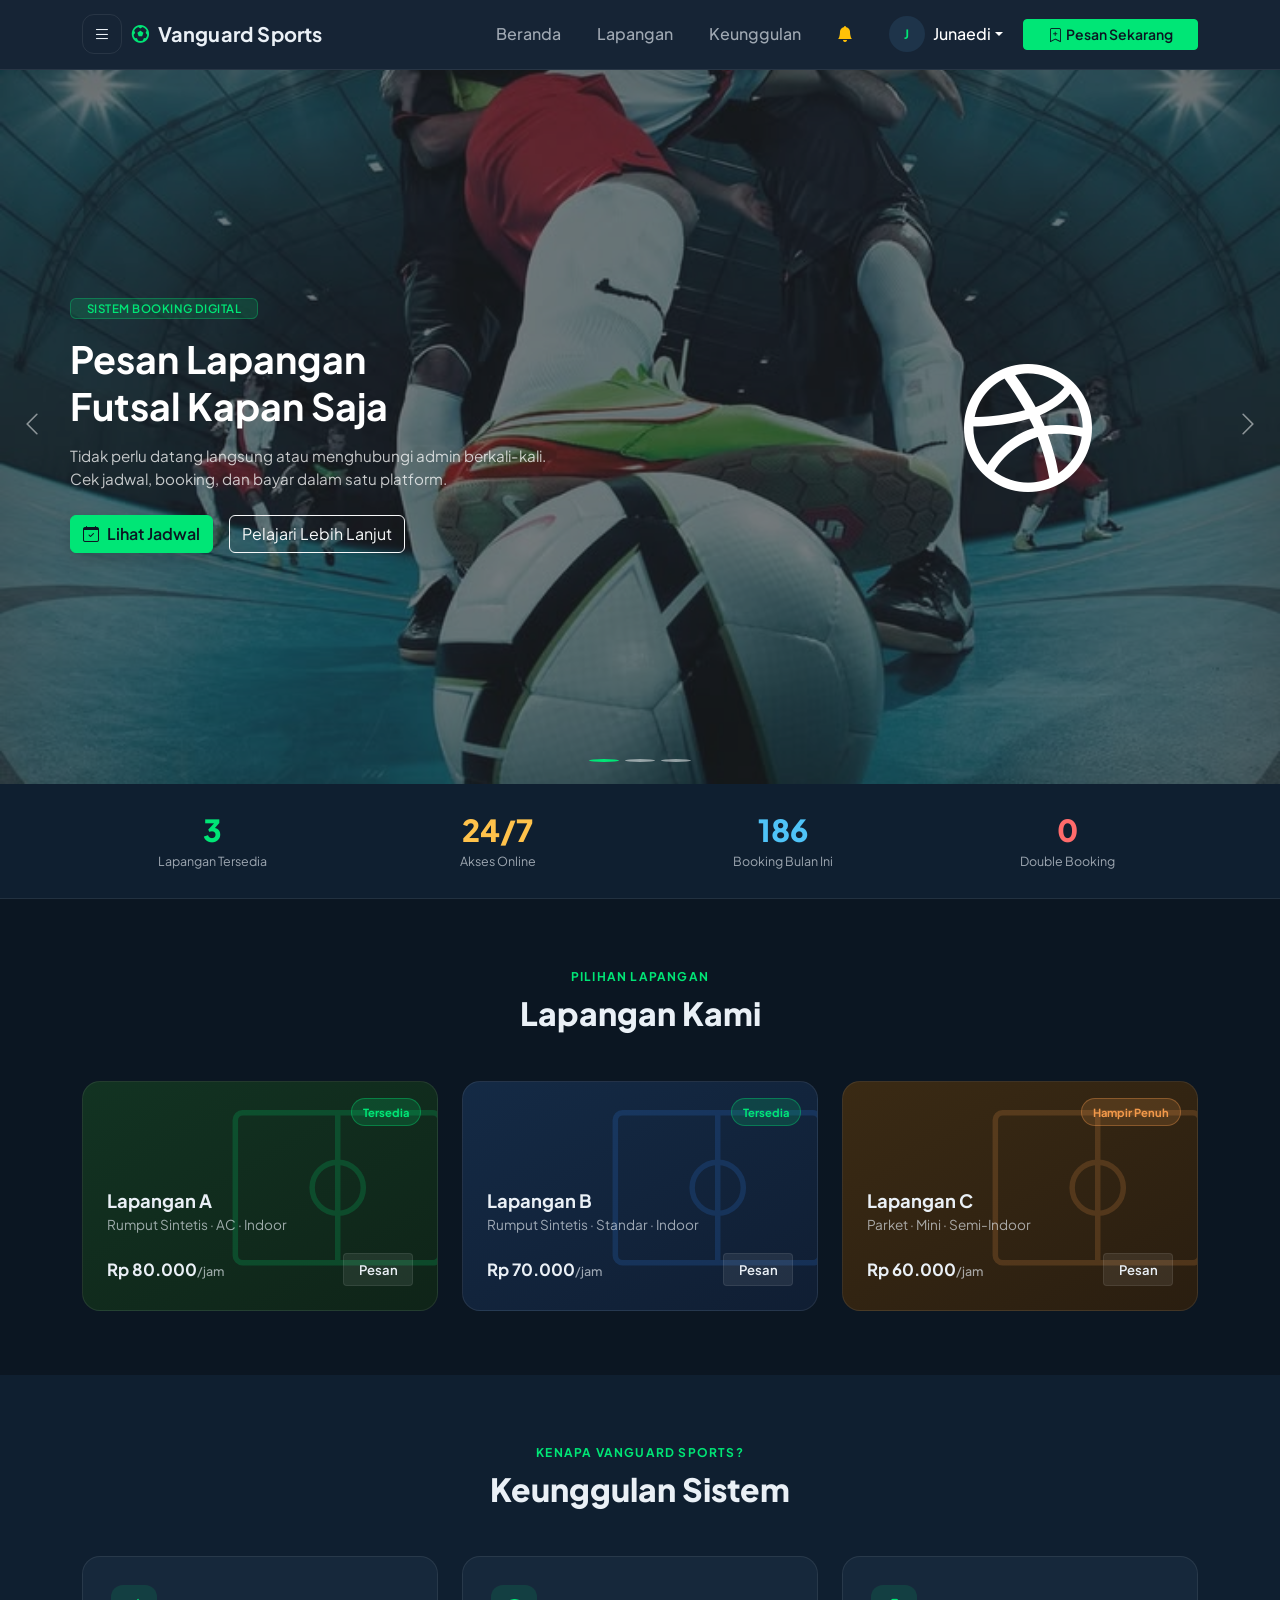
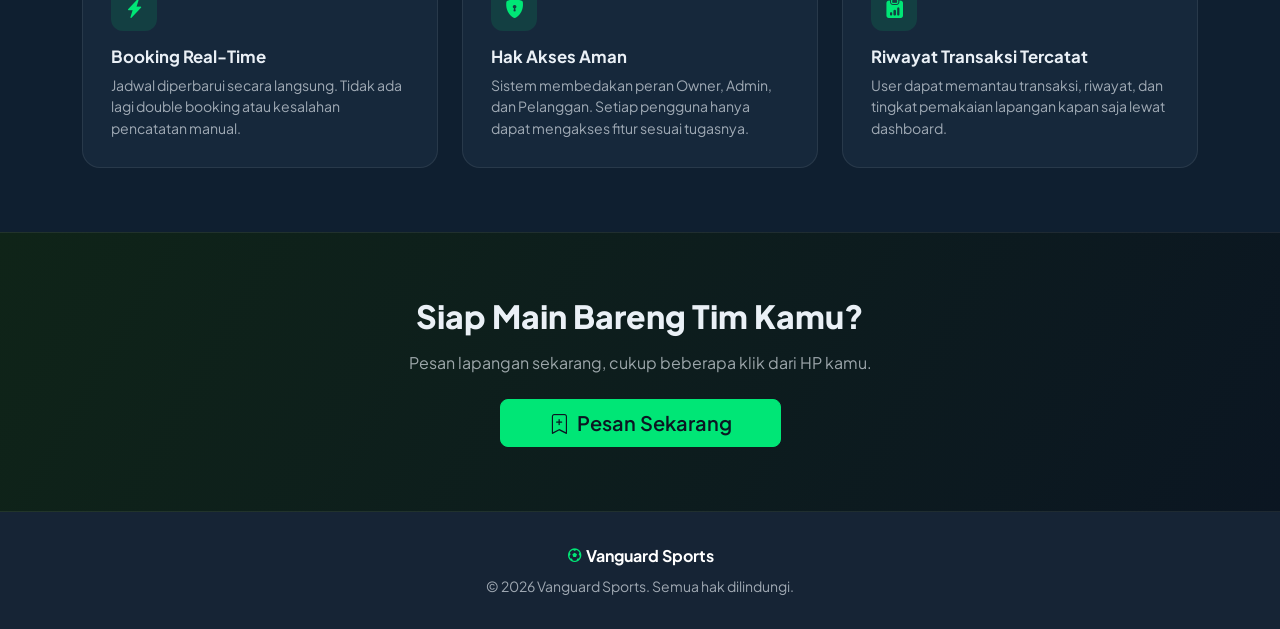
==== commit 677b7125: "carousel bergambar" ====
--- a/beranda.html
+++ b/beranda.html
@@ -126,82 +126,103 @@
 
     <!-- ============ HERO CAROUSEL (compact) ============ -->
     <div id="heroCarousel" class="carousel slide carousel-fade hero-carousel" data-bs-ride="carousel" data-bs-interval="4500">
-
         <div class="carousel-inner">
 
-            <!--Slide 1-->
-            <div class="carousel-item active slide-1">
-                <div class="container slide-content">
-                    <div class="row align-items-center h-100">
-                        <div class="col-lg-8">
-                            <span class="badge eyebrow-badge mb-3 px-3">Sistem Booking Digital</span>
-                            <h1 class="fw-bold text-white lh-sm mb-3">
-                                Pesan Lapangan<br>Futsal Kapan Saja
-                            </h1>
-                            <p class="text-white text-opacity-75 mb-4 slide-desc">
-                                Tidak perlu datang langsung atau menghubungi admin berkali-kali. Cek jadwal, booking, dan bayar dalam satu platform.
-                            </p>
-                            <div class="d-flex flex-wrap gap-3">
-                                <a href="#lapangan" class="btn fw-semibold shadow btn-accent">
-                                    <i class="bi bi-calendar-check me-2"></i>Lihat Jadwal
-                                </a>
-                                <a href="#keunggulan" class="btn btn-outline-light">Pelajari Lebih Lanjut</a>
-                            </div>
-                        </div>
-                        <div class="col-lg-4 d-none d-lg-flex justify-content-center">
-                            <i class="bi bi-dribbble slide-icon"></i>
-                        </div>
-                    </div>
-                </div>
-            </div>
-
-            <!--slide 2-->
-            <div class="carousel-item slide-2">
-                <div class="container slide-content">
-                    <div class="row align-items-center h-100">
-                        <div class="col-lg-8">
-                            <span class="badge eyebrow-badge mb-3 px-3">Fasilitas Lengkap</span>
-                            <h1 class="fw-bold text-white lh-sm mb-3">
-                                3 Lapangan Siap<br>Untuk Tim Kamu
-                            </h1>
-                            <p class="text-white text-opacity-75 mb-4 slide-desc">
-                                Rumput sintetis, sirkulasi udara nyaman, dan pencahayaan malam untuk pengalaman bermain terbaik.
-                            </p>
+        <!-- Slide 1 -->
+        <div class="carousel-item active slide-1 overflow-hidden" style="min-height: 80vh;">
+            
+            <!-- GAMBAR BACKGROUND -->
+            <img src="ball.jpg" class="position-absolute top-0 start-0 w-100 h-100" style="object-fit: cover; z-index: 0;" alt="Futsal 1">
+            <!-- OVERLAY GELAP (Agar teks putih tetap terbaca) -->
+            <div class="position-absolute top-0 start-0 w-100 h-100 bg-dark" style="opacity: 0.6; z-index: 1;"></div>
+
+            <!-- KONTEN (Tambahkan position-relative dan z-index agar berada di atas gambar) -->
+            <div class="container slide-content position-relative h-100" style="z-index: 2; padding-top: 5rem; padding-bottom: 5rem;">
+                <div class="row align-items-center h-100">
+                    <div class="col-lg-8">
+                        <span class="badge eyebrow-badge mb-3 px-3">Sistem Booking Digital</span>
+                        <h1 class="fw-bold text-white lh-sm mb-3">
+                            Pesan Lapangan<br>Futsal Kapan Saja
+                        </h1>
+                        <p class="text-white text-opacity-75 mb-4 slide-desc">
+                            Tidak perlu datang langsung atau menghubungi admin berkali-kali. Cek jadwal, booking, dan bayar dalam satu platform.
+                        </p>
+                        <div class="d-flex flex-wrap gap-3">
                             <a href="#lapangan" class="btn fw-semibold shadow btn-accent">
-                                <i class="bi bi-grid-3x3-gap-fill me-2"></i>Lihat Lapangan
+                                <i class="bi bi-calendar-check me-2"></i>Lihat Jadwal
                             </a>
-                        </div>
-                        <div class="col-lg-4 d-none d-lg-flex justify-content-center">
-                            <i class="bi bi-flag-fill slide-icon"></i>
-                        </div>
-                    </div>
-                </div>
-            </div>
-
-            <!--slide 3-->
-            <div class="carousel-item slide-3">
-                <div class="container slide-content">
-                    <div class="row align-items-center h-100">
-                        <div class="col-lg-8">
-                            <span class="badge eyebrow-badge mb-3 px-3">Cepat &amp; Aman</span>
-                            <h1 class="fw-bold text-white lh-sm mb-3">
-                                Booking dan Bayar<br>Cukup Dalam 1 Menit
-                            </h1>
-                            <p class="text-white text-opacity-75 mb-4 slide-desc">
-                                Pantau status booking secara real-time, tanpa risiko jadwal bentrok atau double booking.
-                            </p>
-                            <a href="jadwal.html" class="btn fw-semibold shadow btn-accent">
-                                <i class="bi bi-lightning-charge-fill me-2"></i>Mulai Booking
-                            </a>
-                        </div>
-                        <div class="col-lg-4 d-none d-lg-flex justify-content-center">
-                            <i class="bi bi-phone-fill slide-icon"></i>
-                        </div>
-                    </div>
-                </div>
-            </div>
-
-        </div>
+                            <a href="#keunggulan" class="btn btn-outline-light">Pelajari Lebih Lanjut</a>
+                        </div>
+                    </div>
+                    <div class="col-lg-4 d-none d-lg-flex justify-content-center">
+                        <i class="bi bi-dribbble slide-icon text-white" style="font-size: 8rem;"></i>
+                        <!-- OPSI: Jika ingin mengganti ikon kanan dengan gambar, hapus tag <i> di atas dan gunakan kode di bawah ini: -->
+                        <!-- <img src="GAMBAR_KANAN_1.png" class="img-fluid" alt="Ilustrasi Booking"> -->
+                    </div>
+                </div>
+            </div>
+        </div>
+
+        <!-- Slide 2 -->
+        <div class="carousel-item slide-2 overflow-hidden" style="min-height: 80vh;">
+            
+            <!-- GAMBAR BACKGROUND -->
+            <img src="ball.jpg" class="position-absolute top-0 start-0 w-100 h-100" style="object-fit: cover; z-index: 0;" alt="Futsal 2">
+            <!-- OVERLAY GELAP -->
+            <div class="position-absolute top-0 start-0 w-100 h-100 bg-dark" style="opacity: 0.6; z-index: 1;"></div>
+
+            <div class="container slide-content position-relative h-100" style="z-index: 2; padding-top: 5rem; padding-bottom: 5rem;">
+                <div class="row align-items-center h-100">
+                    <div class="col-lg-8">
+                        <span class="badge eyebrow-badge mb-3 px-3">Fasilitas Lengkap</span>
+                        <h1 class="fw-bold text-white lh-sm mb-3">
+                            3 Lapangan Siap<br>Untuk Tim Kamu
+                        </h1>
+                        <p class="text-white text-opacity-75 mb-4 slide-desc">
+                            Rumput sintetis, sirkulasi udara nyaman, dan pencahayaan malam untuk pengalaman bermain terbaik.
+                        </p>
+                        <a href="#lapangan" class="btn fw-semibold shadow btn-accent">
+                            <i class="bi bi-grid-3x3-gap-fill me-2"></i>Lihat Lapangan
+                        </a>
+                    </div>
+                    <div class="col-lg-4 d-none d-lg-flex justify-content-center">
+                        <i class="bi bi-flag-fill slide-icon text-white" style="font-size: 8rem;"></i>
+                    </div>
+                </div>
+            </div>
+        </div>
+
+        <!-- Slide 3 -->
+        <div class="carousel-item slide-3 overflow-hidden" style="min-height: 80vh;">
+            
+            <!-- GAMBAR BACKGROUND -->
+            <img src="ball.jpg" class="position-absolute top-0 start-0 w-100 h-100" style="object-fit: cover; z-index: 0;" alt="Futsal 3">
+            <!-- OVERLAY GELAP -->
+            <div class="position-absolute top-0 start-0 w-100 h-100 bg-dark" style="opacity: 0.6; z-index: 1;"></div>
+
+            <div class="container slide-content position-relative h-100" style="z-index: 2; padding-top: 5rem; padding-bottom: 5rem;">
+                <div class="row align-items-center h-100">
+                    <div class="col-lg-8">
+                        <span class="badge eyebrow-badge mb-3 px-3">Cepat &amp; Aman</span>
+                        <h1 class="fw-bold text-white lh-sm mb-3">
+                            Booking dan Bayar<br>Cukup Dalam 1 Menit
+                        </h1>
+                        <p class="text-white text-opacity-75 mb-4 slide-desc">
+                            Pantau status booking secara real-time, tanpa risiko jadwal bentrok atau double booking.
+                        </p>
+                        <a href="jadwal.html" class="btn fw-semibold shadow btn-accent">
+                            <i class="bi bi-lightning-charge-fill me-2"></i>Mulai Booking
+                        </a>
+                    </div>
+                    <div class="col-lg-4 d-none d-lg-flex justify-content-center">
+                        <i class="bi bi-phone-fill slide-icon text-white" style="font-size: 8rem;"></i>
+                    </div>
+                </div>
+            </div>
+        </div>
+
+    </div>
+
 
         <div class="carousel-indicators hero-indicators">
             <button type="button" data-bs-target="#heroCarousel" data-bs-slide-to="0" class="active" aria-current="true"></button>
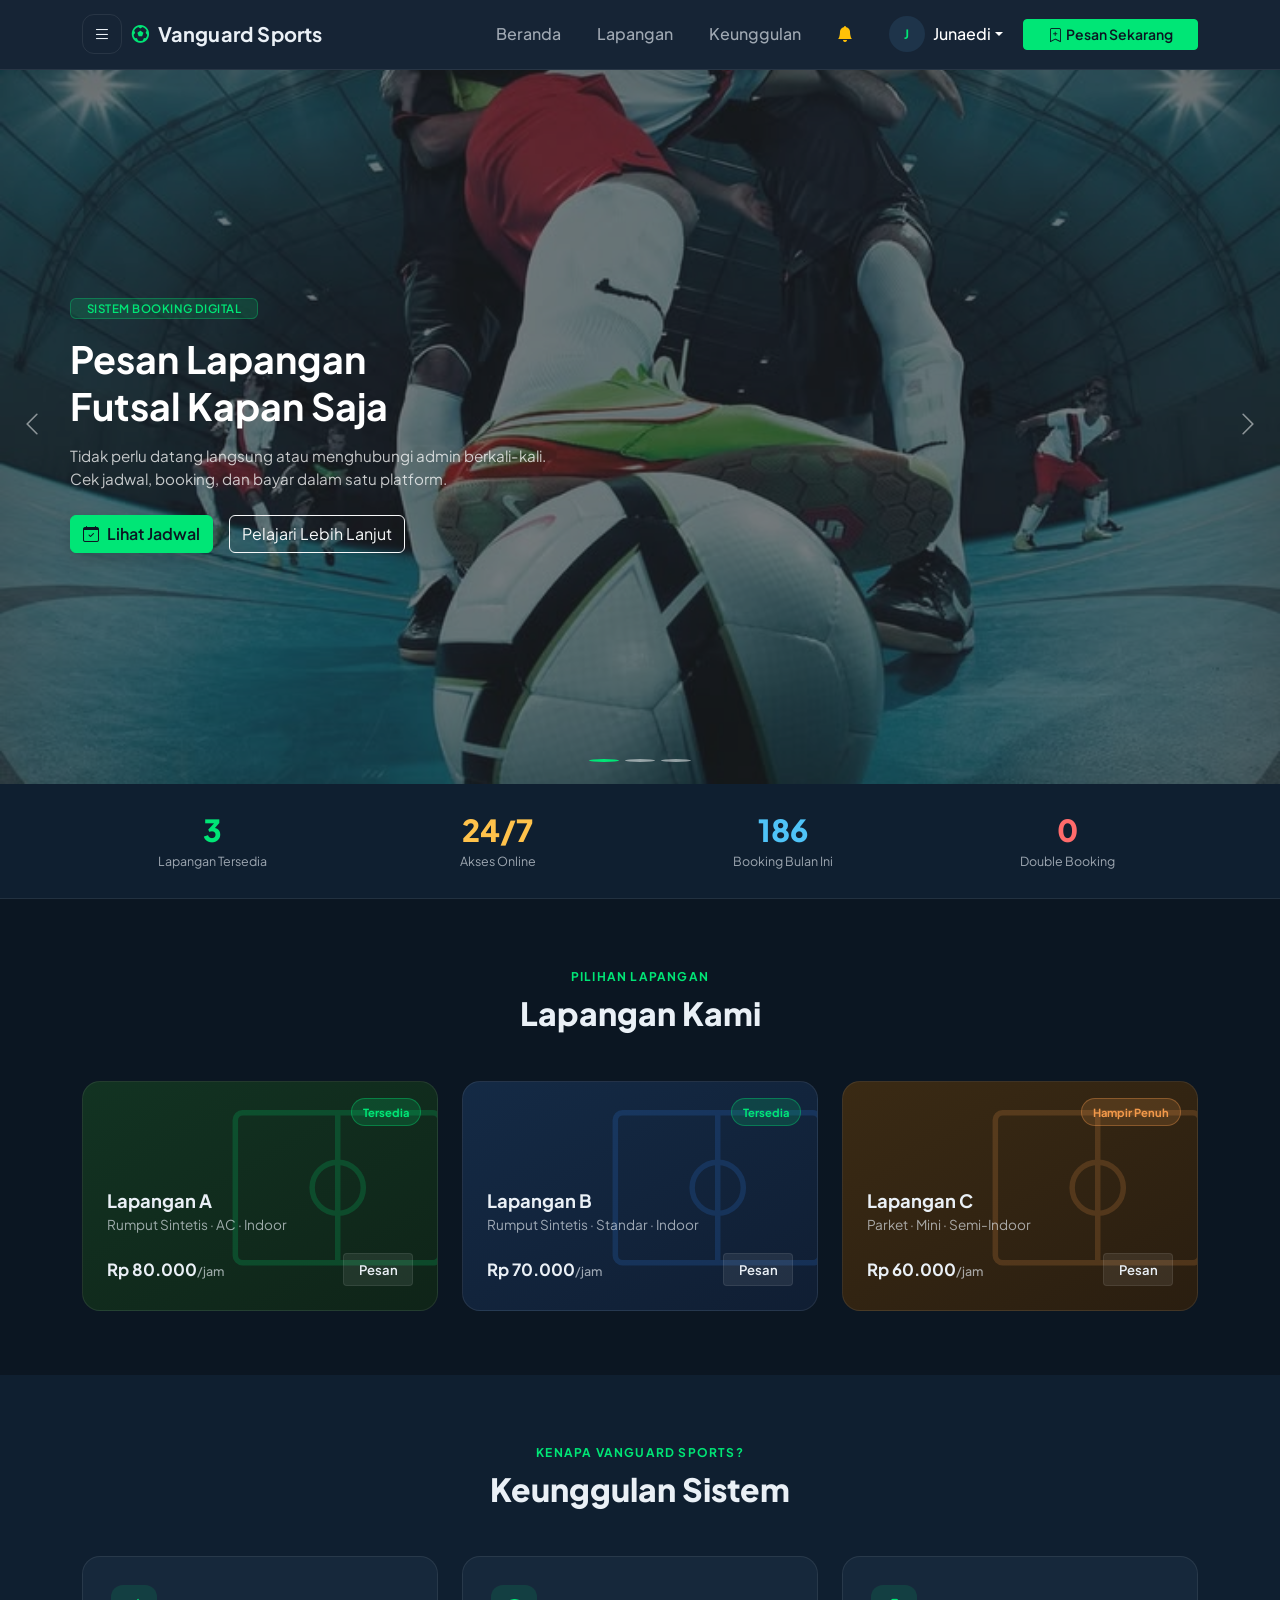
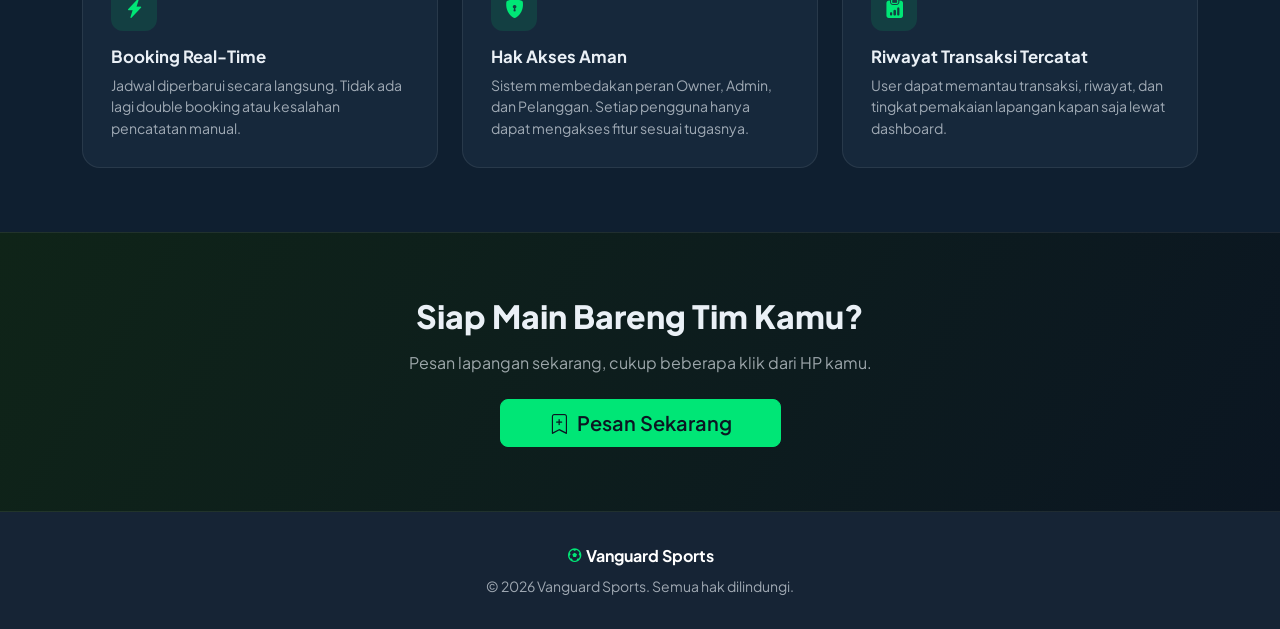
==== commit 5541f5cf: "delete icon-carousel" ====
--- a/beranda.html
+++ b/beranda.html
@@ -154,11 +154,6 @@
                             <a href="#keunggulan" class="btn btn-outline-light">Pelajari Lebih Lanjut</a>
                         </div>
                     </div>
-                    <div class="col-lg-4 d-none d-lg-flex justify-content-center">
-                        <i class="bi bi-dribbble slide-icon text-white" style="font-size: 8rem;"></i>
-                        <!-- OPSI: Jika ingin mengganti ikon kanan dengan gambar, hapus tag <i> di atas dan gunakan kode di bawah ini: -->
-                        <!-- <img src="GAMBAR_KANAN_1.png" class="img-fluid" alt="Ilustrasi Booking"> -->
-                    </div>
                 </div>
             </div>
         </div>
@@ -185,9 +180,6 @@
                             <i class="bi bi-grid-3x3-gap-fill me-2"></i>Lihat Lapangan
                         </a>
                     </div>
-                    <div class="col-lg-4 d-none d-lg-flex justify-content-center">
-                        <i class="bi bi-flag-fill slide-icon text-white" style="font-size: 8rem;"></i>
-                    </div>
                 </div>
             </div>
         </div>
@@ -213,9 +205,6 @@
                         <a href="jadwal.html" class="btn fw-semibold shadow btn-accent">
                             <i class="bi bi-lightning-charge-fill me-2"></i>Mulai Booking
                         </a>
-                    </div>
-                    <div class="col-lg-4 d-none d-lg-flex justify-content-center">
-                        <i class="bi bi-phone-fill slide-icon text-white" style="font-size: 8rem;"></i>
                     </div>
                 </div>
             </div>
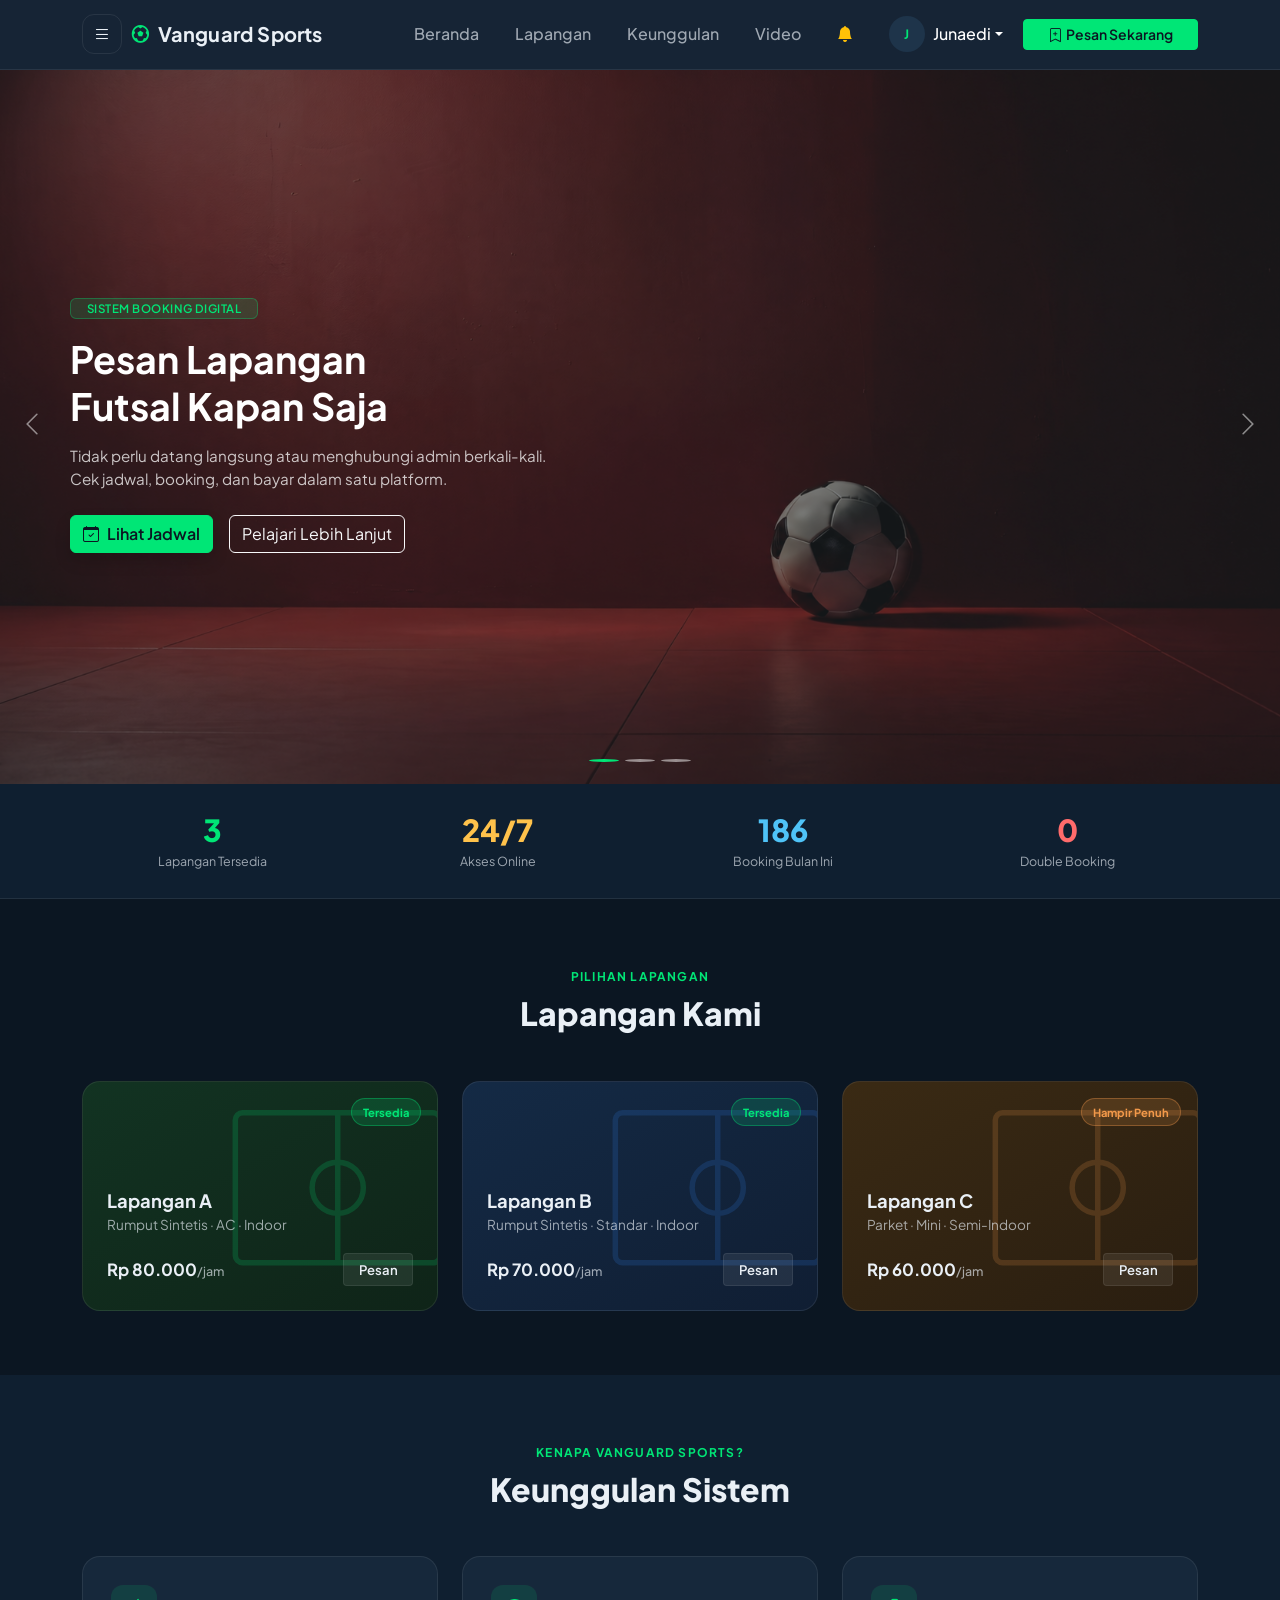
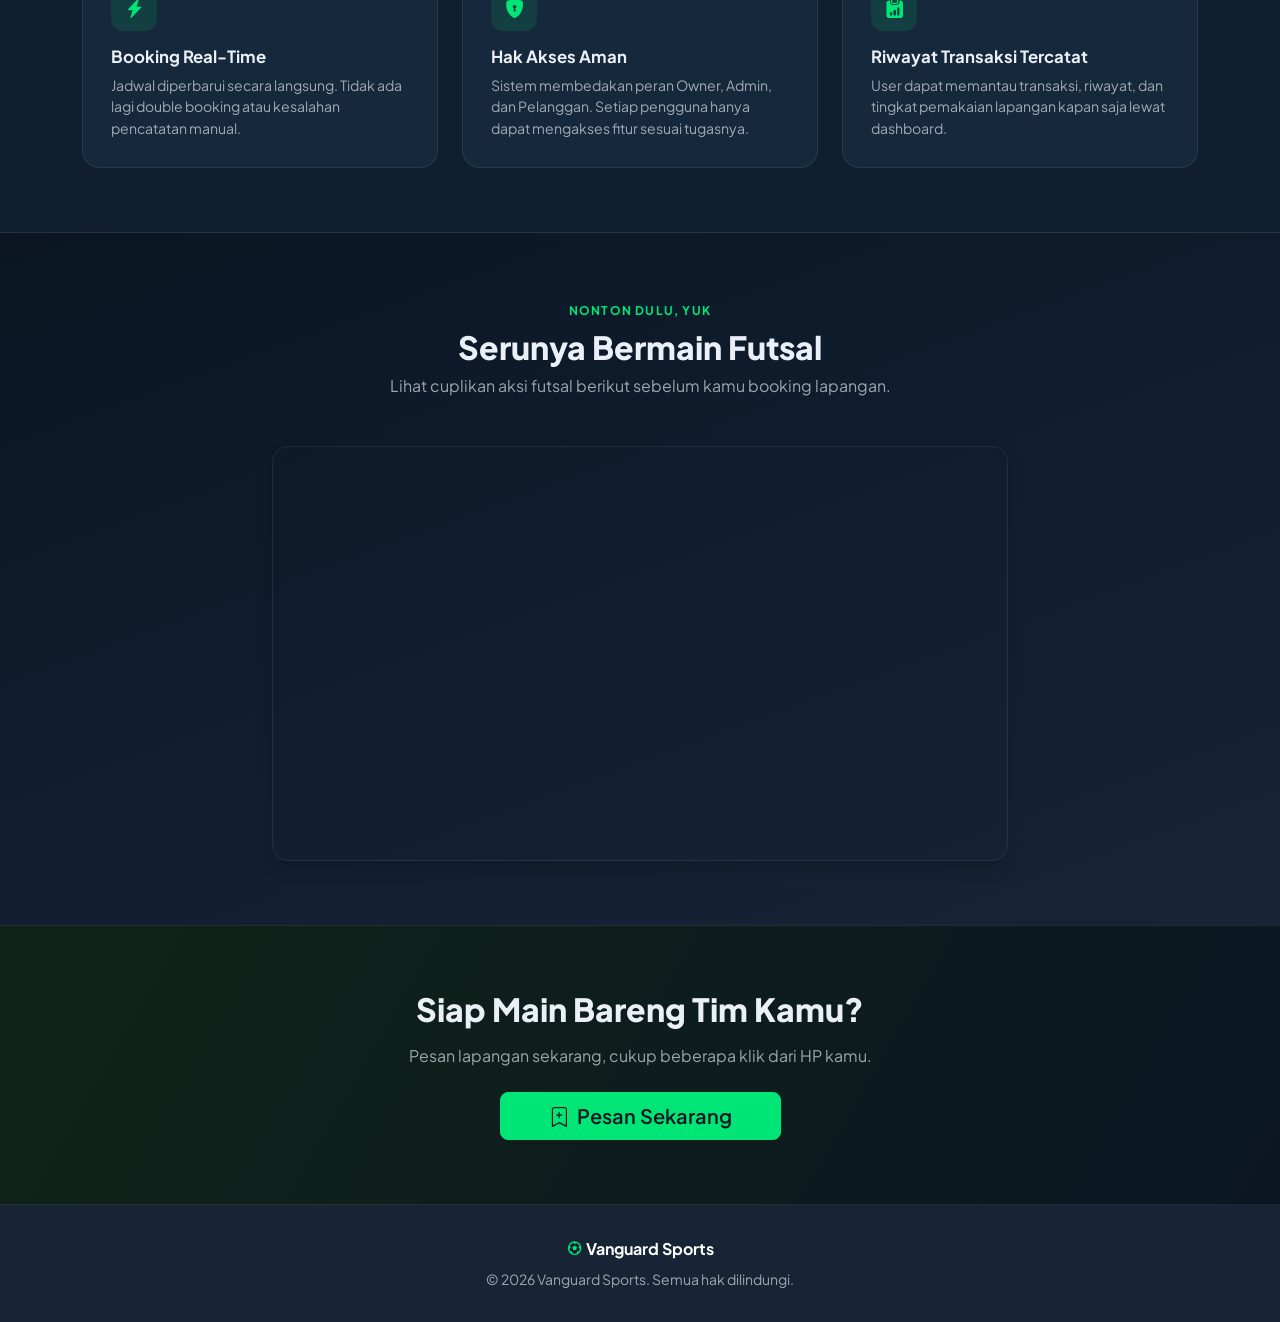
==== commit 7b32ef24: "video" ====
--- a/beranda.html
+++ b/beranda.html
@@ -50,6 +50,9 @@
                     </li>
                     <li class="nav-item">
                         <a class="nav-link px-3" href="#keunggulan">Keunggulan</a>
+                    </li>
+                    <li class="nav-item">
+                        <a class="nav-link px-3" href="#video-futsal">Video</a>
                     </li>
                     <li class="nav-item">
                         <a class="nav-link px-3" href="#"><i class="bi bi-bell-fill text-warning"></i></a>
@@ -132,7 +135,7 @@
         <div class="carousel-item active slide-1 overflow-hidden" style="min-height: 80vh;">
             
             <!-- GAMBAR BACKGROUND -->
-            <img src="ball.jpg" class="position-absolute top-0 start-0 w-100 h-100" style="object-fit: cover; z-index: 0;" alt="Futsal 1">
+            <img src="aset/bola.png" class="position-absolute top-0 start-0 w-100 h-100" style="object-fit: cover; z-index: 0;" alt="Futsal 1">
             <!-- OVERLAY GELAP (Agar teks putih tetap terbaca) -->
             <div class="position-absolute top-0 start-0 w-100 h-100 bg-dark" style="opacity: 0.6; z-index: 1;"></div>
 
@@ -162,7 +165,7 @@
         <div class="carousel-item slide-2 overflow-hidden" style="min-height: 80vh;">
             
             <!-- GAMBAR BACKGROUND -->
-            <img src="ball.jpg" class="position-absolute top-0 start-0 w-100 h-100" style="object-fit: cover; z-index: 0;" alt="Futsal 2">
+            <img src="aset/ball.jpg" class="position-absolute top-0 start-0 w-100 h-100" style="object-fit: cover; z-index: 0;" alt="Futsal 2">
             <!-- OVERLAY GELAP -->
             <div class="position-absolute top-0 start-0 w-100 h-100 bg-dark" style="opacity: 0.6; z-index: 1;"></div>
 
@@ -188,7 +191,7 @@
         <div class="carousel-item slide-3 overflow-hidden" style="min-height: 80vh;">
             
             <!-- GAMBAR BACKGROUND -->
-            <img src="ball.jpg" class="position-absolute top-0 start-0 w-100 h-100" style="object-fit: cover; z-index: 0;" alt="Futsal 3">
+            <img src="aset/lap.webp" class="position-absolute top-0 start-0 w-100 h-100" style="object-fit: cover; z-index: 0;" alt="Futsal 3">
             <!-- OVERLAY GELAP -->
             <div class="position-absolute top-0 start-0 w-100 h-100 bg-dark" style="opacity: 0.6; z-index: 1;"></div>
 
@@ -367,6 +370,29 @@
         </div>
     </section>
 
+    <!-- ============ VIDEO FUTSAL ============ -->
+    <section id="video-futsal" class="section-video">
+        <div class="container">
+            <div class="text-center mb-5">
+                <span class="section-eyebrow">Nonton Dulu, Yuk</span>
+                <h2 class="section-title">Serunya Bermain Futsal</h2>
+                <p class="text-muted-soft mt-2">Lihat cuplikan aksi futsal berikut sebelum kamu booking lapangan.</p>
+            </div>
+
+            <div class="row justify-content-center">
+                <div class="col-lg-8">
+                    <div class="ratio ratio-16x9 shadow rounded-4 overflow-hidden">
+                        <iframe width="560" height="315" src="https://www.youtube.com/embed/UeoAxOkXjys?si=rXe6ZIDPSa8QPhUt" 
+                        title="YouTube video player" frameborder="0" 
+                        allow="accelerometer; autoplay; clipboard-write; encrypted-media; gyroscope; picture-in-picture; web-share" 
+                        referrerpolicy="strict-origin-when-cross-origin" allowfullscreen>
+                        </iframe>
+                    </div>
+                </div>
+            </div>
+        </div>
+    </section>
+
     <!-- ============ CTA / BOOKING ============ -->
     <section id="booking" class="section-cta">
         <div class="container text-center">
--- a/style.css
+++ b/style.css
@@ -409,6 +409,19 @@
 .feature-desc { font-size: .88rem; color: var(--text-muted); margin-bottom: 0; }
 
 /* =========================================================
+   VIDEO FUTSAL
+   ========================================================= */
+.section-video {
+    background: linear-gradient(160deg, var(--navy-deep) 0%, #101E30 55%, var(--navy-mid) 100%);
+    padding: 4rem 0;
+    border-top: 1px solid var(--line-soft);
+}
+
+.section-video .ratio {
+    border: 1px solid var(--line-soft);
+}
+
+/* =========================================================
    CTA
    ========================================================= */
 .section-cta {
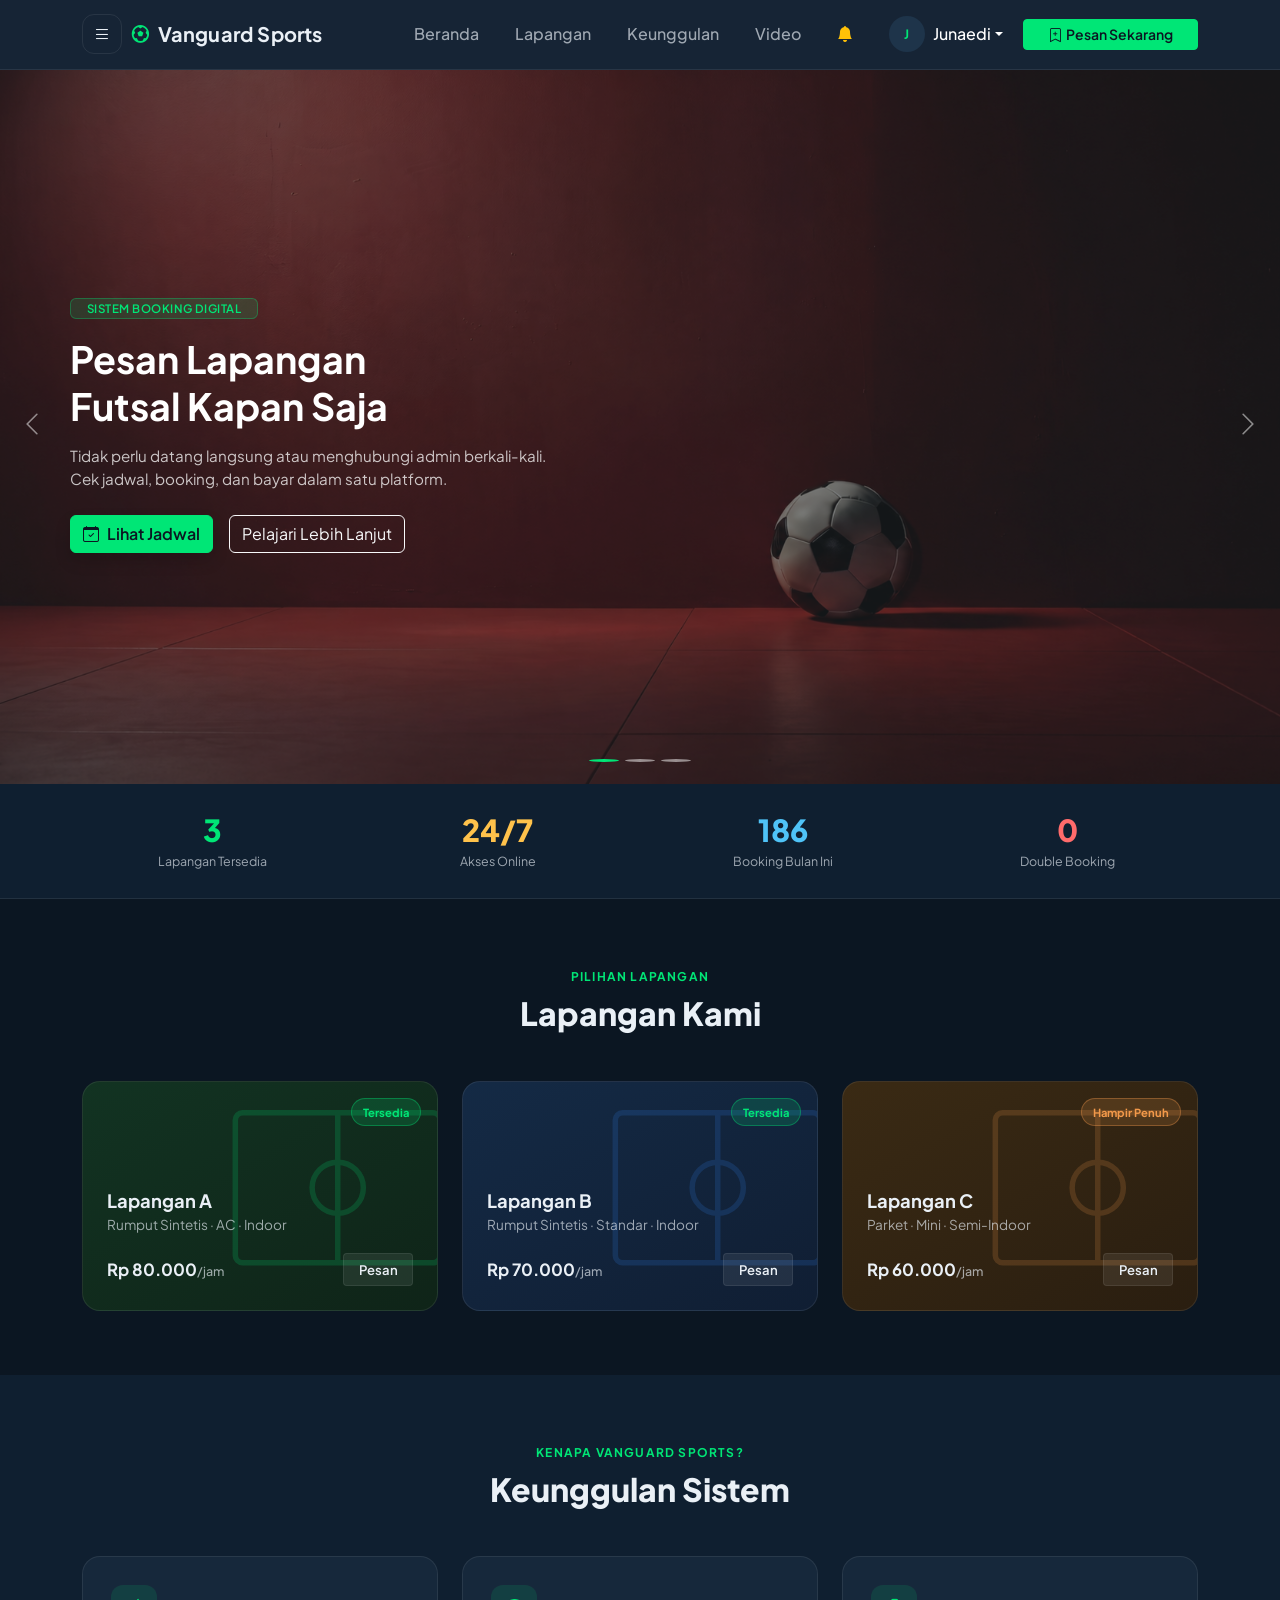
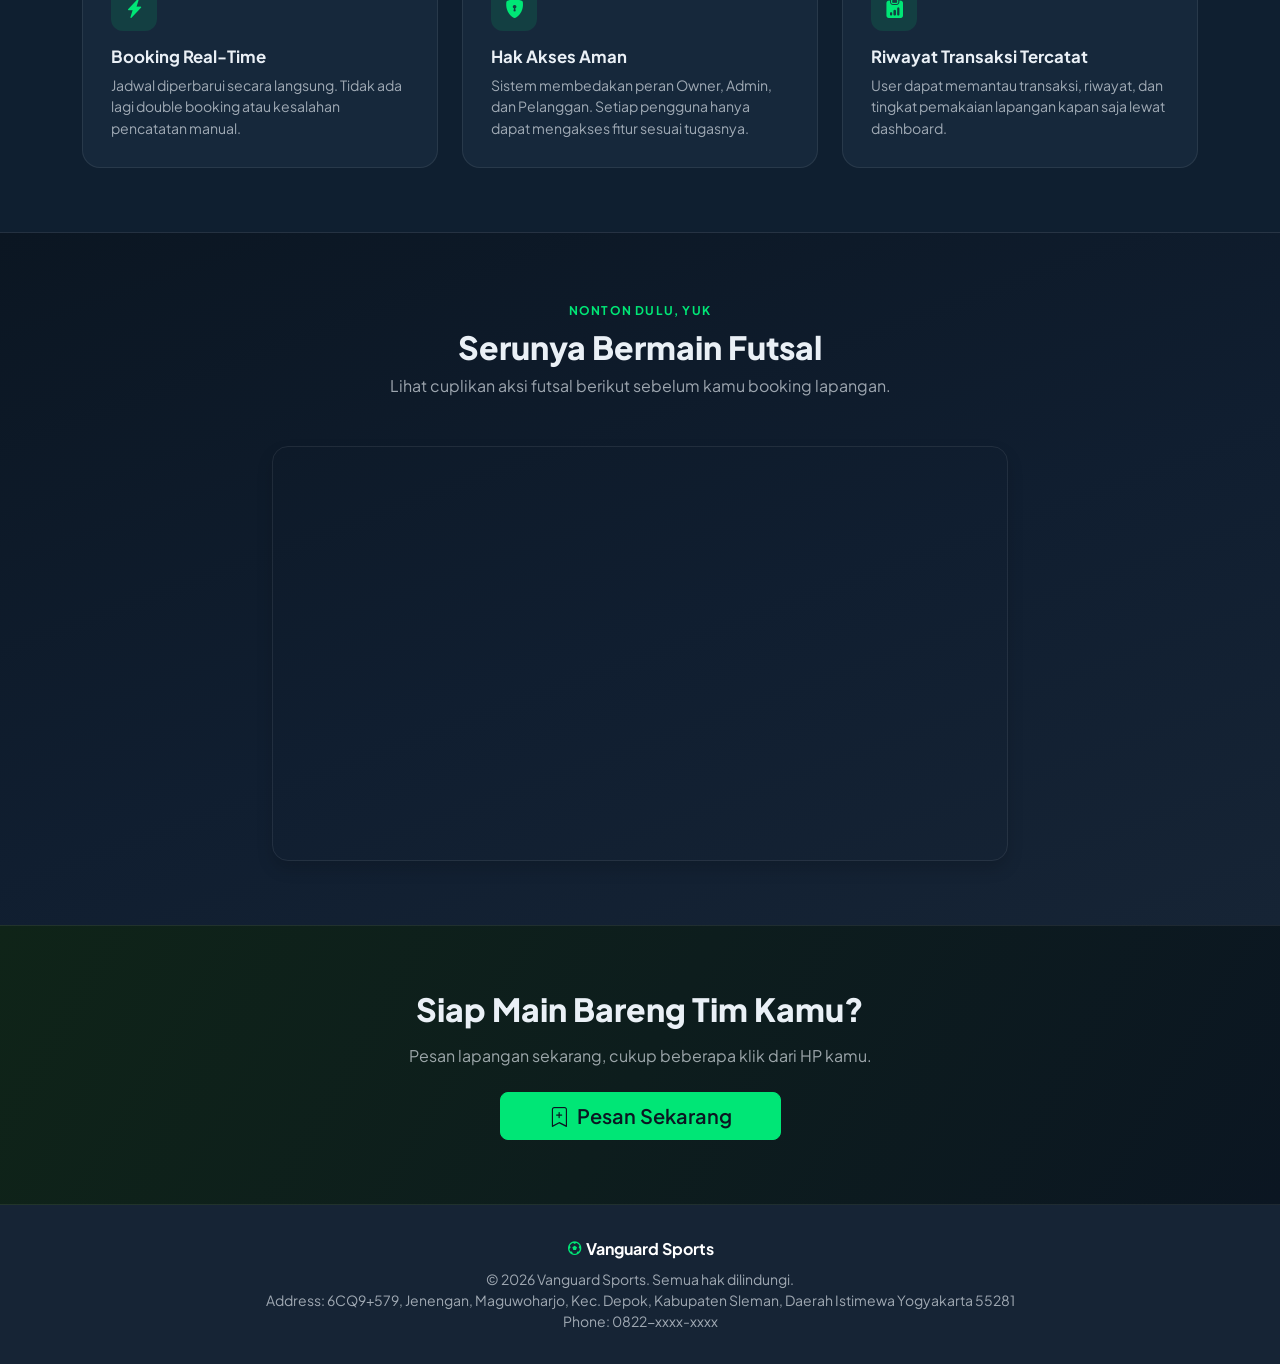
==== commit 8c6badaa: "vid index, footer, profil-icon" ====
--- a/beranda.html
+++ b/beranda.html
@@ -409,6 +409,7 @@
         <div class="container text-center">
             <div class="fw-bold text-white mb-2"><i class="bx bx-football"></i> Vanguard Sports</div>
             <p class="text-muted-soft small mb-0">&copy; 2026 Vanguard Sports. Semua hak dilindungi.</p>
+            <p class="text-muted-soft small mb-0">Address: 6CQ9+579, Jenengan, Maguwoharjo, Kec. Depok, Kabupaten Sleman, Daerah Istimewa Yogyakarta 55281<br>Phone: 0822-xxxx-xxxx</p>
         </div>
     </footer>
 
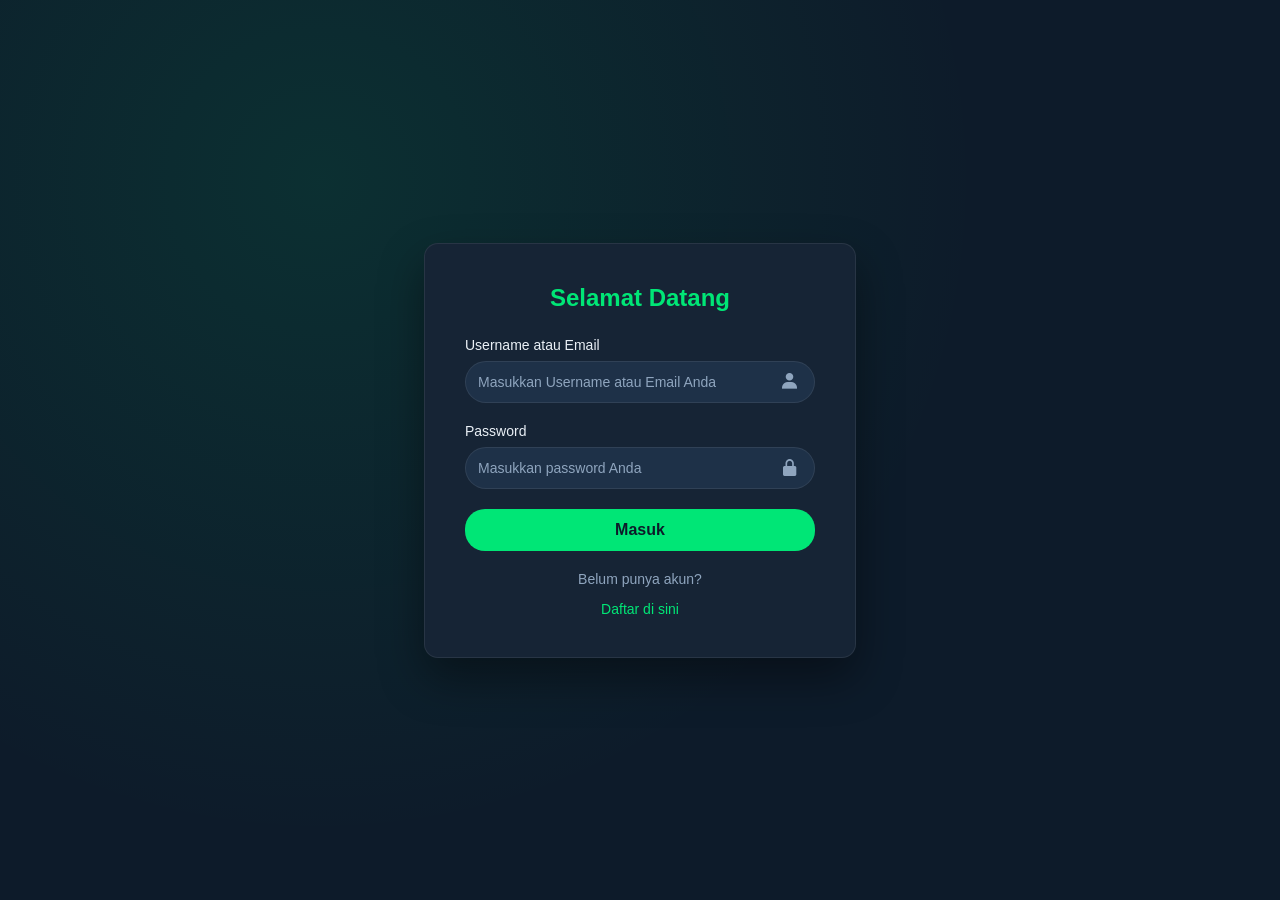
==== commit 6e5ad7c0: "LAST" ====
--- a/beranda.html
+++ b/beranda.html
@@ -22,6 +22,7 @@
     <link rel="stylesheet" href="style.css">
 </head>
 <body>
+    <script src="auth.js"></script>
 
     <!-- ============ NAVBAR ============ -->
     <nav class="navbar navbar-expand-lg navbar-dark fixed-top shadow" id="mainNavbar">
@@ -59,16 +60,15 @@
                     </li>
 
                      <div class="d-flex align-items-center gap-2 ms-auto">
-                            <!-- Bagian Profil User yang Diperbaiki -->
                             <li class="nav-item dropdown ms-lg-2 d-flex align-items-center">
                                 <button class="btn btn-user-menu dropdown-toggle d-flex align-items-center text-white border-0 bg-transparent px-2" type="button" data-bs-toggle="dropdown" aria-expanded="false">
-                                    <span class="avatar-circle avatar-sm me-2">J</span>
-                                    <span class="d-none d-md-inline fw-medium">Junaedi</span>
+                                    <span class="avatar-circle avatar-sm me-2" id="navUserInitials">J</span>
+                                    <span class="d-none d-md-inline fw-medium" id="navUserName">Pengguna</span>
                                 </button>
                                 <ul class="dropdown-menu dropdown-menu-end dropdown-menu-dark shadow">
                                     <li><a class="dropdown-item" href="profil.html"><i class="bi bi-person-fill me-2"></i>Profil &amp; Riwayat</a></li>
                                     <li><hr class="dropdown-divider"></li>
-                                    <li><a class="dropdown-item" href="index.html"><i class="bi bi-box-arrow-right me-2"></i>Keluar</a></li>
+                                    <li><a class="dropdown-item" href="#" id="navLogoutBtn"><i class="bi bi-box-arrow-right me-2"></i>Keluar</a></li>
                                 </ul>
                             </li>
                     </div>
@@ -107,22 +107,13 @@
                 <li><a href="profil.html"><i class="bi bi-person-fill"></i>Profil &amp; Riwayat</a></li>
             </ul>
 
-            <div class="sidebar-profile mt-auto">
-                <div class="avatar-circle">J</div>
-                <div class="flex-grow-1">
-                    <div class="fw-semibold small text-white">Junaedi</div>
-                    <div class="text-muted-soft small">Pelanggan</div>
-                </div>
-            </div>
-
-            <!-- Logged-in profile (hidden until user masuk/daftar) -->
-            <div class="sidebar-profile mt-auto d-none" id="sidebarProfileUser">
+            <div class="sidebar-profile mt-auto" id="sidebarProfileUser">
                 <div class="avatar-circle" id="sidebarUserInitials">?</div>
                 <div class="flex-grow-1">
                     <div class="fw-semibold small text-white" id="sidebarUserName">Pengguna</div>
                     <div class="text-muted-soft small">Pelanggan</div>
                 </div>
-                <button type="button" class="btn btn-sm btn-field" id="sidebarLogoutBtn" onclick="window.location.href='index.html'">Keluar</button>
+                <button type="button" class="btn btn-sm btn-field" id="sidebarLogoutBtn">Keluar</button>
             </div>
         </div>
     </div>
@@ -134,12 +125,9 @@
         <!-- Slide 1 -->
         <div class="carousel-item active slide-1 overflow-hidden" style="min-height: 80vh;">
             
-            <!-- GAMBAR BACKGROUND -->
             <img src="aset/bola.png" class="position-absolute top-0 start-0 w-100 h-100" style="object-fit: cover; z-index: 0;" alt="Futsal 1">
-            <!-- OVERLAY GELAP (Agar teks putih tetap terbaca) -->
             <div class="position-absolute top-0 start-0 w-100 h-100 bg-dark" style="opacity: 0.6; z-index: 1;"></div>
 
-            <!-- KONTEN (Tambahkan position-relative dan z-index agar berada di atas gambar) -->
             <div class="container slide-content position-relative h-100" style="z-index: 2; padding-top: 5rem; padding-bottom: 5rem;">
                 <div class="row align-items-center h-100">
                     <div class="col-lg-8">
@@ -164,9 +152,7 @@
         <!-- Slide 2 -->
         <div class="carousel-item slide-2 overflow-hidden" style="min-height: 80vh;">
             
-            <!-- GAMBAR BACKGROUND -->
             <img src="aset/ball.jpg" class="position-absolute top-0 start-0 w-100 h-100" style="object-fit: cover; z-index: 0;" alt="Futsal 2">
-            <!-- OVERLAY GELAP -->
             <div class="position-absolute top-0 start-0 w-100 h-100 bg-dark" style="opacity: 0.6; z-index: 1;"></div>
 
             <div class="container slide-content position-relative h-100" style="z-index: 2; padding-top: 5rem; padding-bottom: 5rem;">
@@ -190,9 +176,7 @@
         <!-- Slide 3 -->
         <div class="carousel-item slide-3 overflow-hidden" style="min-height: 80vh;">
             
-            <!-- GAMBAR BACKGROUND -->
             <img src="aset/lap.webp" class="position-absolute top-0 start-0 w-100 h-100" style="object-fit: cover; z-index: 0;" alt="Futsal 3">
-            <!-- OVERLAY GELAP -->
             <div class="position-absolute top-0 start-0 w-100 h-100 bg-dark" style="opacity: 0.6; z-index: 1;"></div>
 
             <div class="container slide-content position-relative h-100" style="z-index: 2; padding-top: 5rem; padding-bottom: 5rem;">
@@ -262,7 +246,7 @@
         </div>
     </section>
 
-    <!-- ============ LAPANGAN KAMI ============ -->
+    <!-- ============ 19 JUTA LAPANGAN ============ -->
     <section id="lapangan" class="section-lapangan">
         <div class="container">
             <div class="text-center mb-5">
